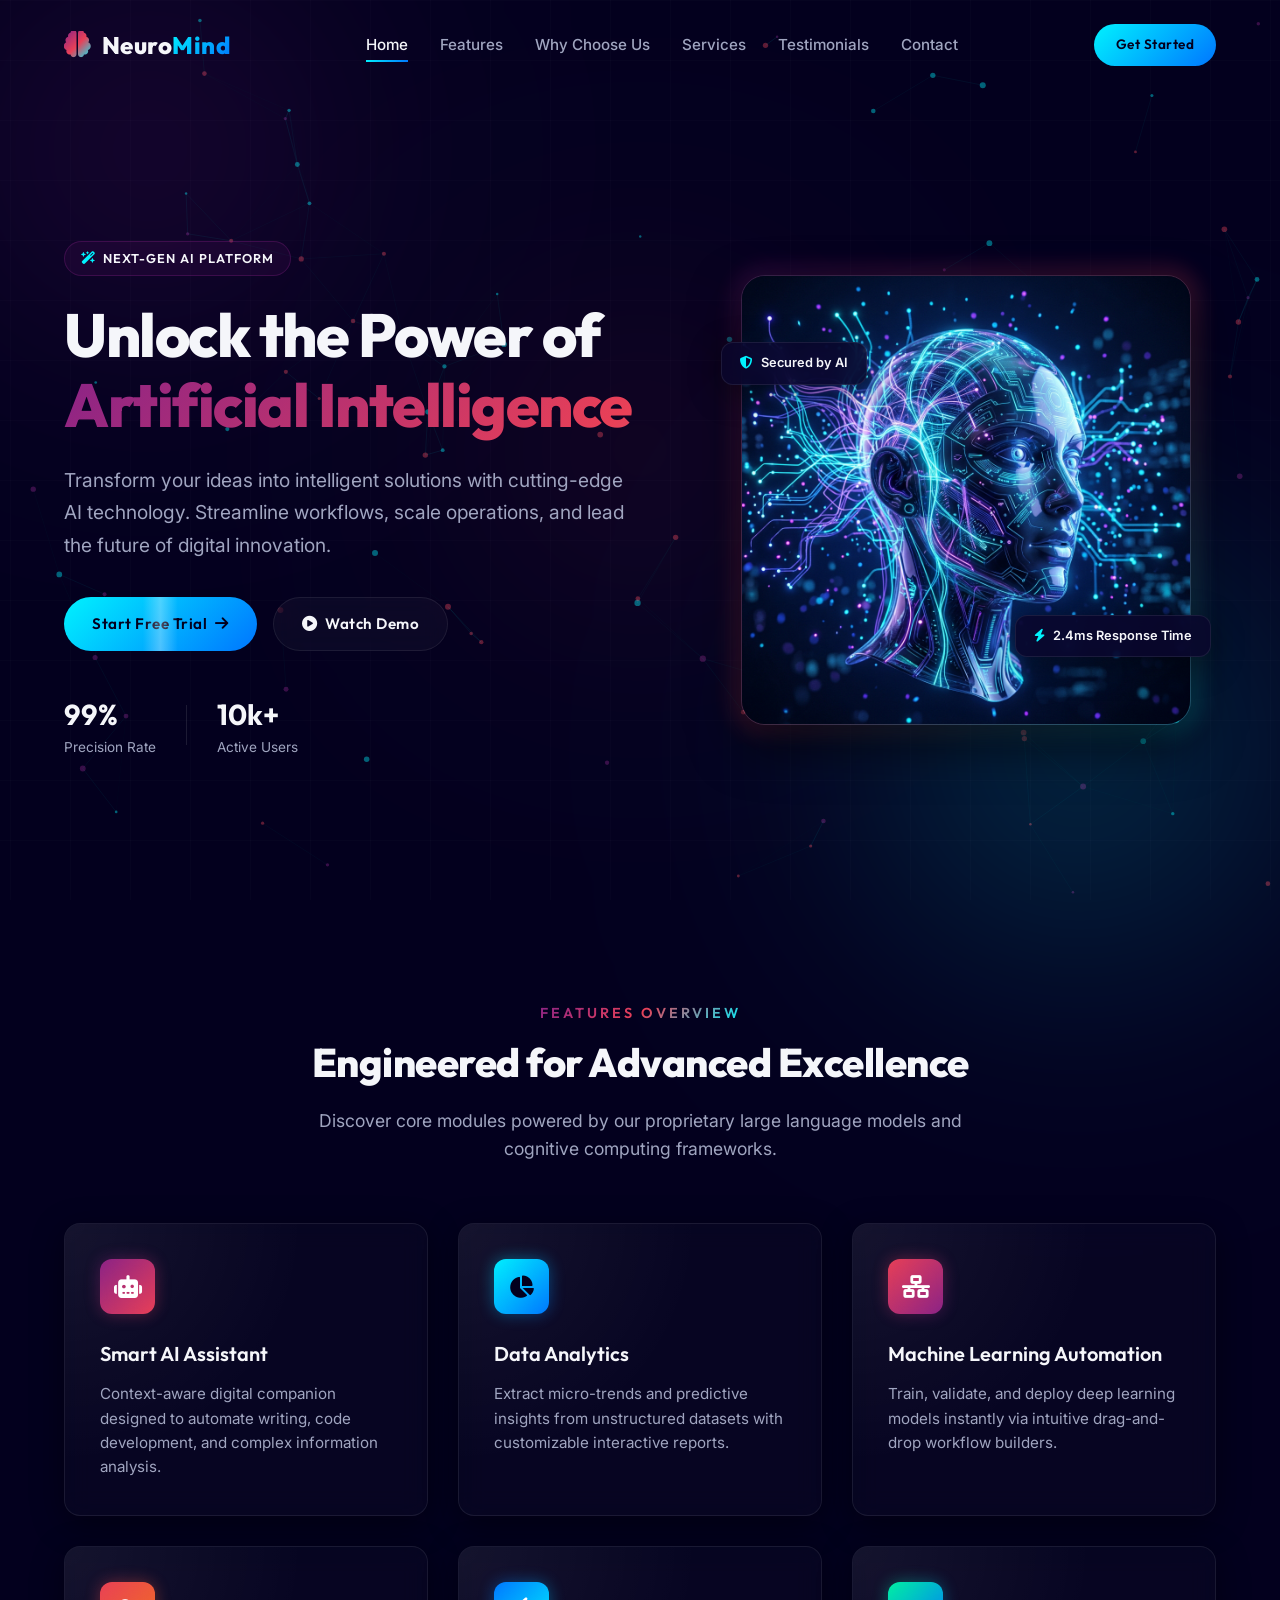
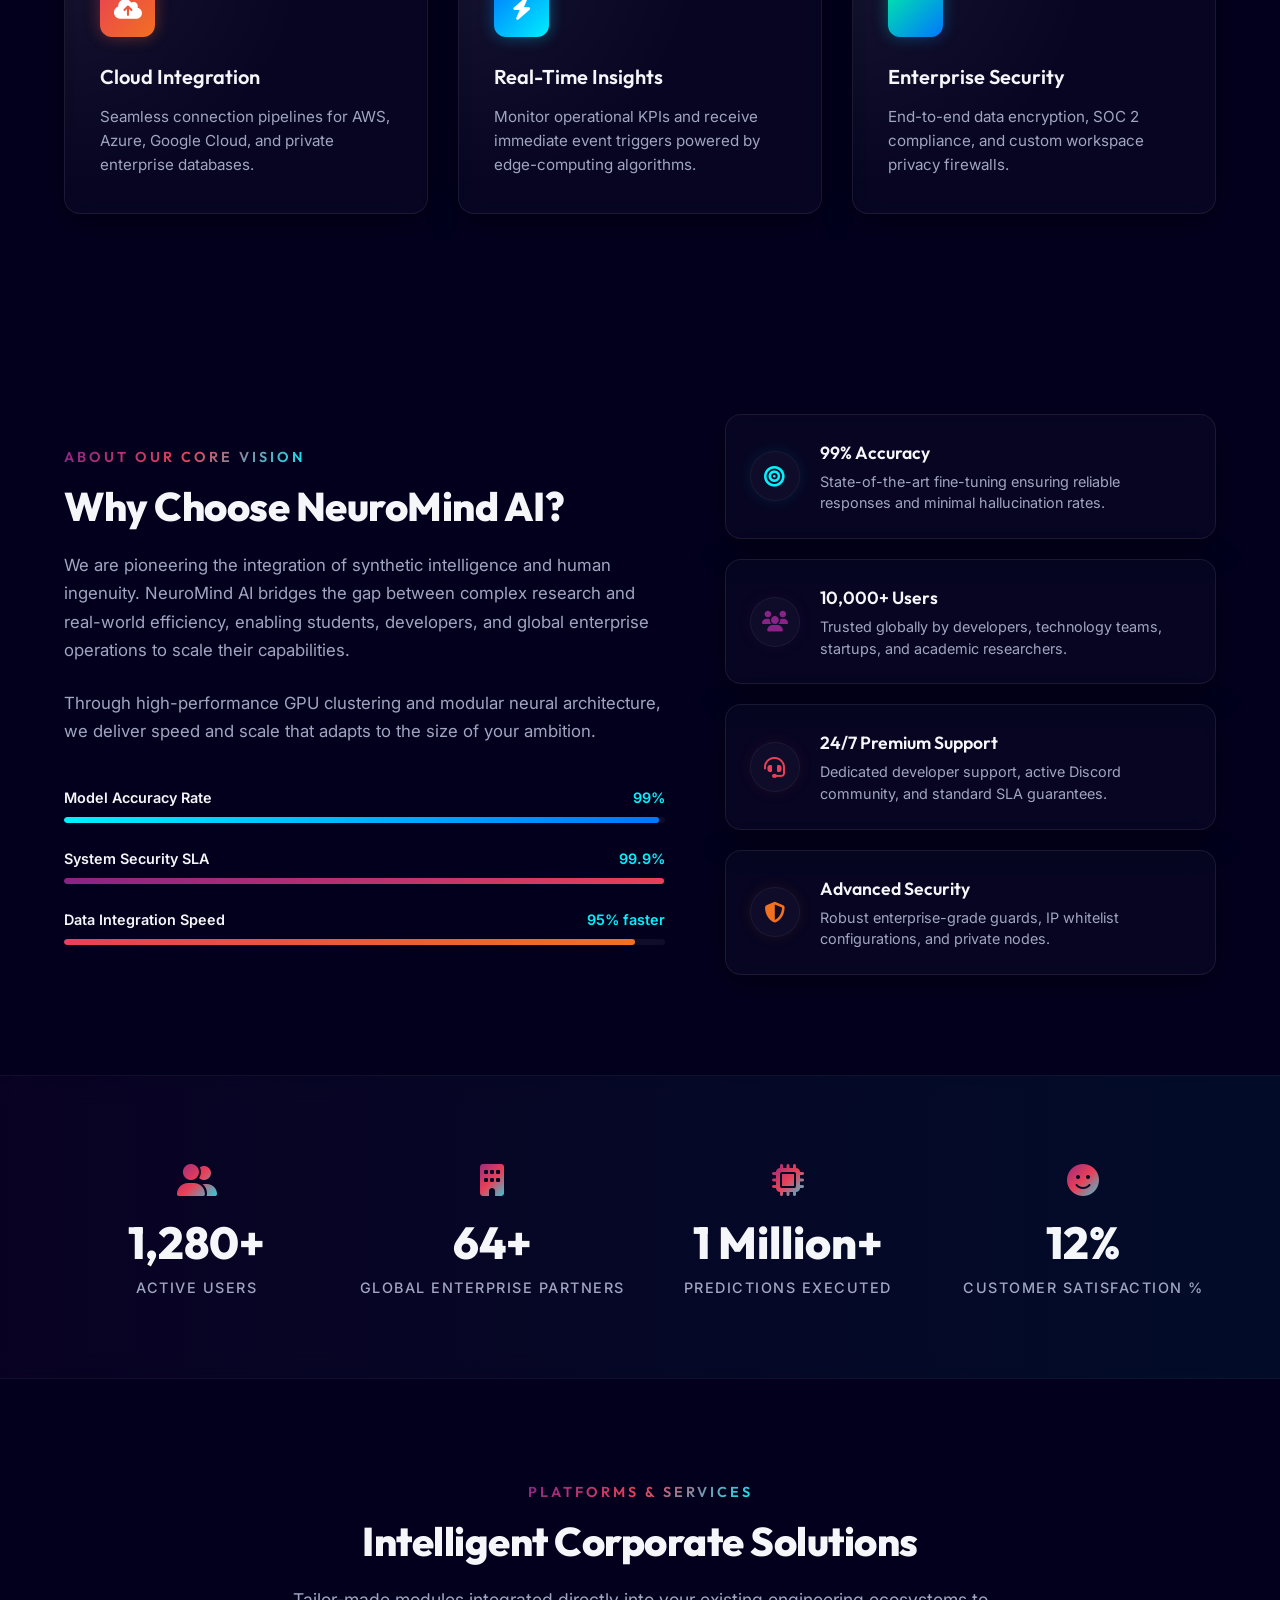
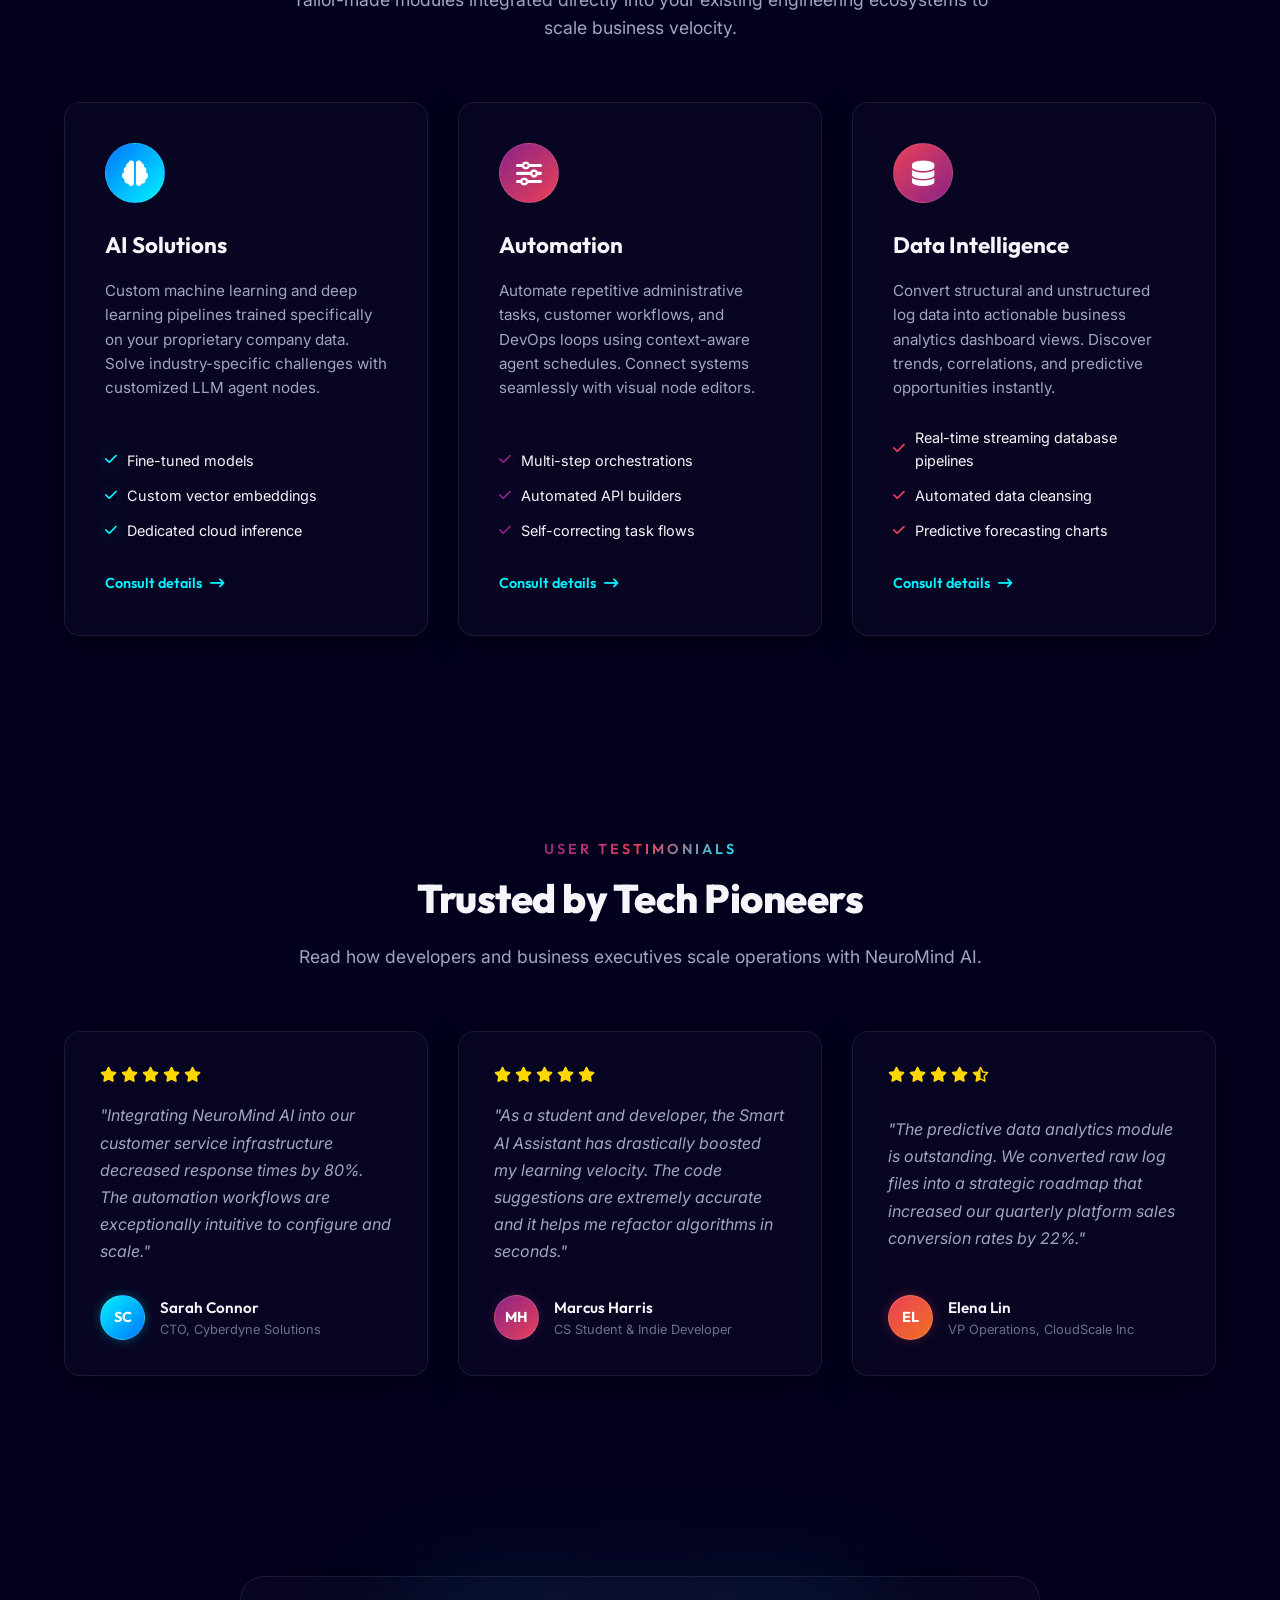
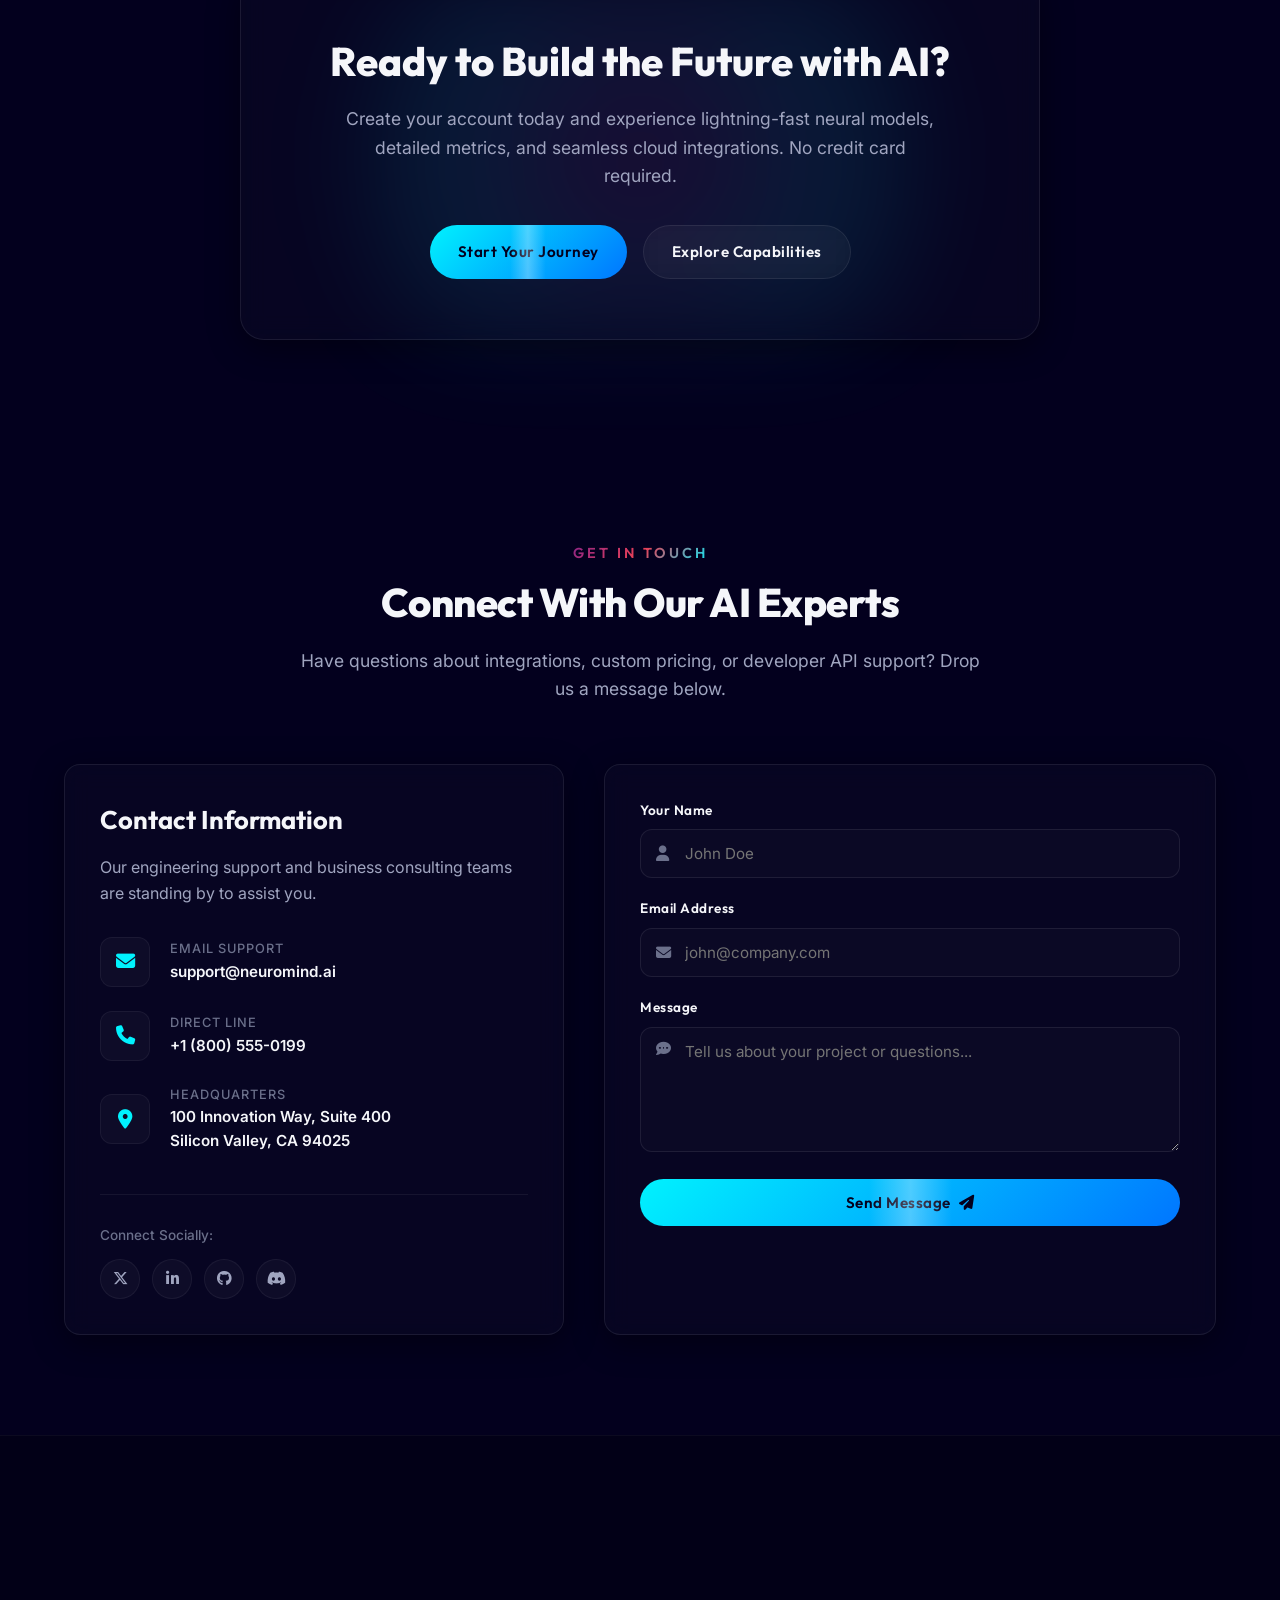
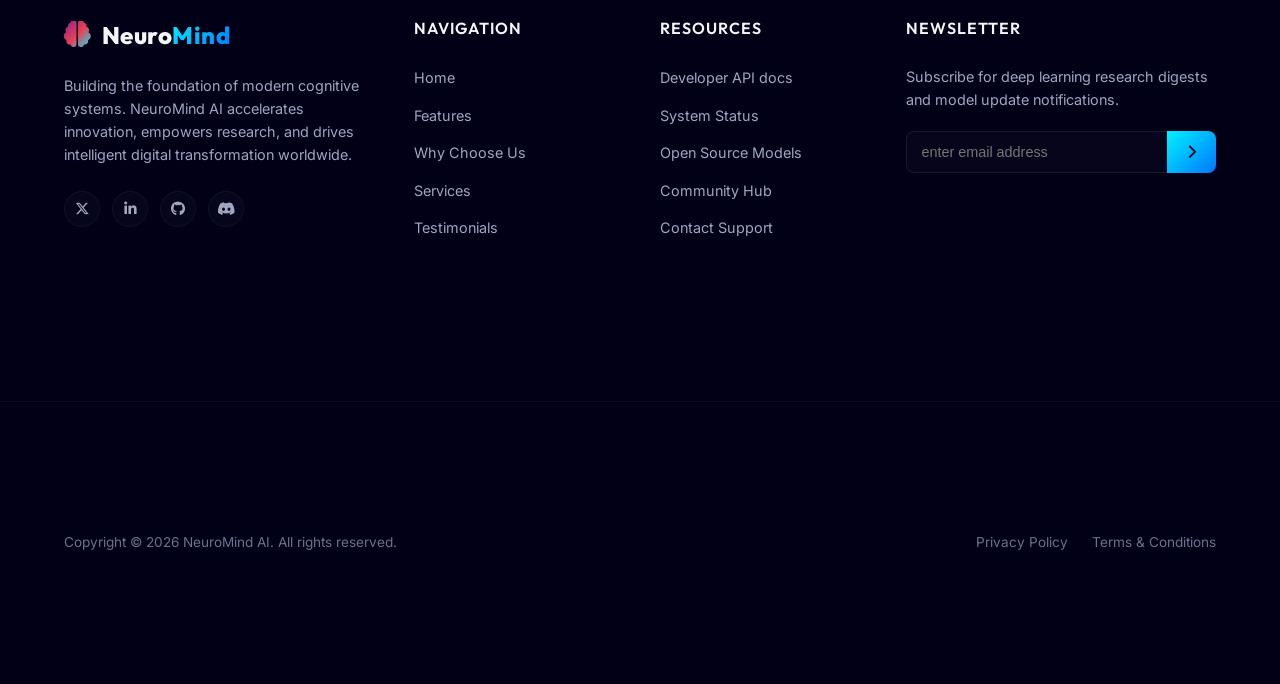
==== Codsoft internship/landing page/index.html @ 55b38833 "Add files via upload" ====
<!DOCTYPE html>
<html lang="en">
<head>
  <meta charset="UTF-8">
  <meta name="viewport" content="width=device-width, initial-scale=1.0">
  <title>NeuroMind AI – The Future of Intelligent Innovation</title>
  
  <!-- SEO Meta Tags -->
  <meta name="description" content="Unlock the power of artificial intelligence with NeuroMind AI. Empowering developers, students, and businesses with advanced neural networks, real-time analytics, and machine learning solutions.">
  <meta name="keywords" content="AI platform, artificial intelligence, machine learning, automation, data intelligence, neural networks, predictive analytics">
  <meta name="author" content="NeuroMind AI">
  
  <!-- Open Graph / Facebook -->
  <meta property="og:type" content="website">
  <meta property="og:title" content="NeuroMind AI – The Future of Intelligent Innovation">
  <meta property="og:description" content="Unlock the power of artificial intelligence with NeuroMind AI. Elevate productivity, learning, and decision-making.">
  <meta property="og:image" content="assets/hero.png">
  
  <!-- Google Fonts: Outfit & Inter -->
  <link rel="preconnect" href="https://fonts.googleapis.com">
  <link rel="preconnect" href="https://fonts.gstatic.com" crossorigin>
  <link href="https://fonts.googleapis.com/css2?family=Inter:wght@300;400;500;600&family=Outfit:wght@300;400;600;700;800&display=swap" rel="stylesheet">
  
  <!-- FontAwesome Icons -->
  <link rel="stylesheet" href="https://cdnjs.cloudflare.com/ajax/libs/font-awesome/6.4.0/css/all.min.css">
  
  <!-- Combined Stylesheet -->
  <style>
    /* 
     * NeuroMind AI – Embedded Premium Stylesheet
     * Theme: Dark Futuristic, Glassmorphism, Responsive CSS Grid
     */

    /* ==========================================================================
       1. Theme Variables & Base Resets
       ========================================================================== */
    :root {
      /* Colors */
      --bg-primary: #03001e;
      --bg-secondary: #0a062c;
      --bg-surface: rgba(10, 6, 44, 0.6);
      
      --accent-cyan: #00f2fe;
      --accent-purple: #8a2387;
      --accent-pink: #e94057;
      --accent-orange: #f27121;
      --accent-blue: #0076ff;
      --accent-green: #00f2a1;

      --gradient-main: linear-gradient(135deg, var(--accent-purple) 0%, var(--accent-pink) 50%, var(--accent-cyan) 100%);
      --gradient-cyan-blue: linear-gradient(135deg, var(--accent-cyan) 0%, var(--accent-blue) 100%);
      --gradient-purple-pink: linear-gradient(135deg, var(--accent-purple) 0%, var(--accent-pink) 100%);
      --gradient-pink-orange: linear-gradient(135deg, var(--accent-pink) 0%, var(--accent-orange) 100%);

      --text-primary: #f5f6fa;
      --text-secondary: #a0a5c0;
      --text-muted: #6b708b;

      /* Glassmorphism Settings */
      --glass-bg: rgba(255, 255, 255, 0.02);
      --glass-border: rgba(255, 255, 255, 0.08);
      --glass-border-hover: rgba(255, 255, 255, 0.2);
      --glass-shadow: 0 8px 32px 0 rgba(0, 0, 0, 0.4);
      --backdrop-blur: blur(12px);

      /* Fonts */
      --font-family-headings: 'Outfit', sans-serif;
      --font-family-body: 'Inter', sans-serif;

      /* Grid/Layout */
      --max-width: 1240px;
      --transition-fast: 0.25s cubic-bezier(0.4, 0, 0.2, 1);
      --transition-medium: 0.4s cubic-bezier(0.4, 0, 0.2, 1);
      --transition-slow: 0.8s cubic-bezier(0.16, 1, 0.3, 1);
    }

    * {
      margin: 0;
      padding: 0;
      box-sizing: border-box;
    }

    html {
      scroll-behavior: smooth;
      font-size: 16px;
      background-color: var(--bg-primary);
      overflow-x: hidden;
    }

    body {
      font-family: var(--font-family-body);
      color: var(--text-primary);
      line-height: 1.6;
      min-height: 100vh;
      position: relative;
      overflow-x: hidden;
    }

    /* Custom Scrollbar */
    ::-webkit-scrollbar {
      width: 10px;
    }
    ::-webkit-scrollbar-track {
      background: var(--bg-primary);
    }
    ::-webkit-scrollbar-thumb {
      background: rgba(138, 35, 135, 0.3);
      border-radius: 5px;
      border: 2px solid var(--bg-primary);
    }
    ::-webkit-scrollbar-thumb:hover {
      background: rgba(138, 35, 135, 0.6);
    }

    /* ==========================================================================
       2. Background Elements (Canvas & Orbs)
       ========================================================================== */
    #particle-canvas {
      position: fixed;
      top: 0;
      left: 0;
      width: 100%;
      height: 100%;
      z-index: -2;
      pointer-events: none;
    }

    .glow-orb {
      position: fixed;
      border-radius: 50%;
      filter: blur(120px);
      opacity: 0.25;
      z-index: -1;
      pointer-events: none;
      mix-blend-mode: screen;
    }

    .glow-orb-1 {
      width: 500px;
      height: 500px;
      background: radial-gradient(circle, var(--accent-purple) 0%, transparent 70%);
      top: -100px;
      left: -100px;
      animation: floatOrb 20s infinite alternate ease-in-out;
    }

    .glow-orb-2 {
      width: 600px;
      height: 600px;
      background: radial-gradient(circle, var(--accent-cyan) 0%, transparent 70%);
      bottom: -150px;
      right: -100px;
      animation: floatOrb 25s infinite alternate-reverse ease-in-out;
    }

    .glow-orb-3 {
      width: 400px;
      height: 400px;
      background: radial-gradient(circle, var(--accent-pink) 0%, transparent 70%);
      top: 50%;
      left: 50%;
      transform: translate(-50%, -50%);
      opacity: 0.15;
    }

    @keyframes floatOrb {
      0% { transform: translate(0, 0) scale(1); }
      100% { transform: translate(50px, 30px) scale(1.1); }
    }

    /* ==========================================================================
       3. Preloader Screen
       ========================================================================== */
    .preloader {
      position: fixed;
      top: 0;
      left: 0;
      width: 100%;
      height: 100%;
      background-color: var(--bg-primary);
      display: flex;
      justify-content: center;
      align-items: center;
      z-index: 9999;
      transition: opacity 0.6s ease, visibility 0.6s;
    }

    .preloader.fade-out {
      opacity: 0;
      visibility: hidden;
    }

    .loader-container {
      text-align: center;
    }

    .loader-logo {
      font-family: var(--font-family-headings);
      font-size: 2.5rem;
      font-weight: 800;
      color: var(--text-primary);
      margin-bottom: 20px;
      letter-spacing: 1px;
    }

    .loader-logo span {
      background: var(--gradient-cyan-blue);
      -webkit-background-clip: text;
      -webkit-text-fill-color: transparent;
    }

    .loader-spinner {
      width: 60px;
      height: 60px;
      margin: 0 auto 20px;
      border: 3px solid rgba(255, 255, 255, 0.03);
      border-top: 3px solid var(--accent-cyan);
      border-bottom: 3px solid var(--accent-purple);
      border-radius: 50%;
      animation: spin 1.5s linear infinite;
    }

    .loader-status {
      font-size: 0.85rem;
      color: var(--text-secondary);
      letter-spacing: 2px;
      text-transform: uppercase;
      animation: pulse 1.5s infinite;
    }

    @keyframes spin {
      0% { transform: rotate(0deg); }
      100% { transform: rotate(360deg); }
    }

    @keyframes pulse {
      0%, 100% { opacity: 0.6; }
      50% { opacity: 1; }
    }

    /* ==========================================================================
       4. Global Typography & Buttons
       ========================================================================== */
    h1, h2, h3, h4 {
      font-family: var(--font-family-headings);
      font-weight: 700;
      color: var(--text-primary);
    }

    p {
      color: var(--text-secondary);
    }

    a {
      text-decoration: none;
      color: inherit;
      transition: var(--transition-fast);
    }

    .section-container {
      width: 90%;
      max-width: var(--max-width);
      margin: 0 auto;
      padding: 100px 0;
    }

    .section-header {
      text-align: center;
      margin-bottom: 60px;
      max-width: 700px;
      margin-left: auto;
      margin-right: auto;
    }

    .section-subtitle {
      font-family: var(--font-family-headings);
      font-size: 0.9rem;
      font-weight: 600;
      text-transform: uppercase;
      letter-spacing: 3px;
      background: var(--gradient-main);
      -webkit-background-clip: text;
      -webkit-text-fill-color: transparent;
      display: inline-block;
      margin-bottom: 12px;
    }

    .section-title {
      font-size: 2.5rem;
      font-weight: 800;
      line-height: 1.25;
      margin-bottom: 20px;
      letter-spacing: -0.5px;
    }

    .section-description {
      font-size: 1.1rem;
      color: var(--text-secondary);
    }

    .gradient-text {
      background: var(--gradient-main);
      -webkit-background-clip: text;
      -webkit-text-fill-color: transparent;
      background-size: 200% auto;
      animation: gradientFlow 6s linear infinite;
    }

    @keyframes gradientFlow {
      0% { background-position: 0% 50%; }
      50% { background-position: 100% 50%; }
      100% { background-position: 0% 50%; }
    }

    /* Buttons */
    .btn {
      display: inline-flex;
      align-items: center;
      justify-content: center;
      padding: 14px 28px;
      border-radius: 30px;
      font-family: var(--font-family-headings);
      font-weight: 600;
      font-size: 0.95rem;
      cursor: pointer;
      transition: all 0.3s cubic-bezier(0.4, 0, 0.2, 1);
      letter-spacing: 0.5px;
      gap: 8px;
      border: 1px solid transparent;
    }

    .btn-primary {
      background: var(--gradient-cyan-blue);
      color: #03001e;
      border: none;
    }

    .btn-primary:hover {
      transform: translateY(-3px);
      box-shadow: 0 10px 20px rgba(0, 242, 254, 0.3);
    }

    .btn-glow {
      position: relative;
      overflow: hidden;
    }

    .btn-glow::after {
      content: '';
      position: absolute;
      top: -50%;
      left: -50%;
      width: 200%;
      height: 200%;
      background: linear-gradient(
        45deg,
        transparent 45%,
        rgba(255, 255, 255, 0.3) 50%,
        transparent 55%
      );
      transform: rotate(45deg);
      transition: transform 0.6s ease-in-out;
      pointer-events: none;
    }

    .btn-glow:hover::after {
      transform: translate(50%, 50%) rotate(45deg);
    }

    .btn-secondary {
      background: rgba(255, 255, 255, 0.03);
      color: var(--text-primary);
      border: 1px solid var(--glass-border);
      backdrop-filter: var(--backdrop-blur);
      -webkit-backdrop-filter: var(--backdrop-blur);
    }

    .btn-secondary:hover {
      background: rgba(255, 255, 255, 0.08);
      border-color: var(--glass-border-hover);
      transform: translateY(-3px);
    }

    .btn-block {
      display: flex;
      width: 100%;
    }

    /* Glassmorphism Cards */
    .glass-card {
      background: var(--glass-bg);
      backdrop-filter: var(--backdrop-blur);
      -webkit-backdrop-filter: var(--backdrop-blur);
      border: 1px solid var(--glass-border);
      border-radius: 16px;
      box-shadow: var(--glass-shadow);
      padding: 35px;
      position: relative;
      overflow: hidden;
      transition: border-color 0.3s ease, transform 0.3s cubic-bezier(0.4, 0, 0.2, 1), box-shadow 0.3s ease;
    }

    .glass-card:hover {
      border-color: var(--glass-border-hover);
      transform: translateY(-5px);
      box-shadow: 0 15px 35px rgba(0, 0, 0, 0.5);
    }

    .card-glow {
      position: absolute;
      top: 0;
      left: 0;
      width: 100%;
      height: 100%;
      background: radial-gradient(600px circle at var(--mouse-x, 0) var(--mouse-y, 0), rgba(255, 255, 255, 0.06), transparent 40%);
      z-index: 1;
      pointer-events: none;
    }

    /* ==========================================================================
       5. Header / Navigation
       ========================================================================== */
    .main-header {
      position: fixed;
      top: 0;
      left: 0;
      width: 100%;
      z-index: 1000;
      padding: 24px 0;
      transition: all 0.4s ease;
    }

    .main-header.scrolled {
      padding: 14px 0;
      background: rgba(3, 0, 30, 0.75);
      backdrop-filter: blur(20px);
      -webkit-backdrop-filter: blur(20px);
      border-bottom: 1px solid rgba(255, 255, 255, 0.05);
    }

    .header-container {
      width: 90%;
      max-width: var(--max-width);
      margin: 0 auto;
      display: flex;
      justify-content: space-between;
      align-items: center;
    }

    .logo {
      font-family: var(--font-family-headings);
      font-size: 1.5rem;
      font-weight: 800;
      display: flex;
      align-items: center;
      gap: 10px;
      letter-spacing: 0.5px;
    }

    .logo-icon {
      background: var(--gradient-main);
      -webkit-background-clip: text;
      -webkit-text-fill-color: transparent;
      font-size: 1.7rem;
    }

    .logo-accent {
      background: var(--gradient-cyan-blue);
      -webkit-background-clip: text;
      -webkit-text-fill-color: transparent;
    }

    .nav-menu {
      display: flex;
      list-style: none;
      gap: 32px;
    }

    .nav-link {
      font-size: 0.95rem;
      font-weight: 500;
      color: var(--text-secondary);
      position: relative;
      padding: 8px 0;
    }

    .nav-link::after {
      content: '';
      position: absolute;
      bottom: 0;
      left: 0;
      width: 0;
      height: 2px;
      background: var(--gradient-cyan-blue);
      transition: width 0.3s ease;
    }

    .nav-link:hover, .nav-link.active {
      color: var(--text-primary);
    }

    .nav-link:hover::after, .nav-link.active::after {
      width: 100%;
    }

    .header-actions {
      display: flex;
      align-items: center;
      gap: 16px;
    }

    .nav-cta {
      padding: 10px 22px;
      font-size: 0.85rem;
    }

    .nav-cta-mobile {
      display: none;
    }

    .hamburger-menu {
      display: none;
      background: none;
      border: none;
      cursor: pointer;
      padding: 5px;
    }

    .hamburger-menu .bar {
      display: block;
      width: 25px;
      height: 2px;
      background-color: var(--text-primary);
      margin: 6px 0;
      transition: all 0.3s ease;
    }

    .hamburger-menu.active .bar:nth-child(1) {
      transform: translateY(8px) rotate(45deg);
    }

    .hamburger-menu.active .bar:nth-child(2) {
      opacity: 0;
    }

    .hamburger-menu.active .bar:nth-child(3) {
      transform: translateY(-8px) rotate(-45deg);
    }

    /* ==========================================================================
       6. Hero Section
       ========================================================================== */
    .hero-section {
      min-height: 100vh;
      display: flex;
      align-items: center;
      padding-top: 100px;
      position: relative;
    }

    .hero-section::before {
      content: '';
      position: absolute;
      top: 0;
      left: 0;
      width: 100%;
      height: 100%;
      background-image: linear-gradient(rgba(255, 255, 255, 0.015) 1px, transparent 1px),
                        linear-gradient(90deg, rgba(255, 255, 255, 0.015) 1px, transparent 1px);
      background-size: 60px 60px;
      background-position: center;
      pointer-events: none;
      z-index: -1;
    }

    .hero-container {
      display: grid;
      grid-template-columns: 1.1fr 0.9fr;
      align-items: center;
      gap: 40px;
    }

    .hero-badge {
      display: inline-flex;
      align-items: center;
      gap: 8px;
      background: rgba(138, 35, 135, 0.1);
      border: 1px solid rgba(138, 35, 135, 0.3);
      padding: 6px 16px;
      border-radius: 20px;
      margin-bottom: 24px;
    }

    .badge-icon {
      color: var(--accent-cyan);
      font-size: 0.8rem;
      animation: float 2s infinite ease-in-out;
    }

    .badge-text {
      font-family: var(--font-family-headings);
      font-size: 0.8rem;
      font-weight: 600;
      color: var(--text-primary);
      letter-spacing: 1px;
      text-transform: uppercase;
    }

    .hero-title {
      font-size: 3.8rem;
      line-height: 1.15;
      font-weight: 800;
      margin-bottom: 24px;
      letter-spacing: -1.5px;
    }

    .hero-subtitle {
      font-size: 1.2rem;
      line-height: 1.7;
      color: var(--text-secondary);
      margin-bottom: 35px;
      max-width: 580px;
    }

    .hero-cta-group {
      display: flex;
      gap: 16px;
      margin-bottom: 40px;
    }

    .hero-metrics {
      display: flex;
      align-items: center;
      gap: 30px;
    }

    .hero-metric-item {
      display: flex;
      flex-direction: column;
    }

    .hero-metric-item .metric-num {
      font-family: var(--font-family-headings);
      font-size: 1.8rem;
      font-weight: 700;
      color: var(--text-primary);
    }

    .hero-metric-item .metric-label {
      font-size: 0.85rem;
      color: var(--text-secondary);
    }

    .hero-metric-divider {
      width: 1px;
      height: 40px;
      background: rgba(255, 255, 255, 0.1);
    }

    .hero-visual {
      position: relative;
      display: flex;
      justify-content: center;
      align-items: center;
    }

    .hero-image-wrapper {
      position: relative;
      width: 100%;
      max-width: 450px;
      border-radius: 24px;
      z-index: 2;
      animation: float 6s infinite ease-in-out;
    }

    @keyframes float {
      0%, 100% { transform: translateY(0); }
      50% { transform: translateY(-15px); }
    }

    .hero-image-border {
      position: absolute;
      top: -10px;
      left: -10px;
      right: -10px;
      bottom: -10px;
      border-radius: 34px;
      background: var(--gradient-main);
      z-index: -1;
      opacity: 0.2;
      filter: blur(10px);
    }

    .hero-image {
      width: 100%;
      height: auto;
      border-radius: 24px;
      display: block;
      border: 1px solid rgba(255, 255, 255, 0.1);
      box-shadow: 0 20px 50px rgba(0, 0, 0, 0.6);
    }

    .floating-badge {
      position: absolute;
      background: rgba(10, 6, 44, 0.85);
      backdrop-filter: blur(8px);
      -webkit-backdrop-filter: blur(8px);
      border: 1px solid var(--glass-border);
      padding: 10px 18px;
      border-radius: 12px;
      font-size: 0.8rem;
      font-weight: 600;
      display: flex;
      align-items: center;
      gap: 8px;
      box-shadow: var(--glass-shadow);
      color: var(--text-primary);
    }

    .floating-badge i {
      color: var(--accent-cyan);
    }

    .fb-1 {
      top: 15%;
      left: -20px;
      animation: float 5s infinite ease-in-out alternate;
    }

    .fb-2 {
      bottom: 15%;
      right: -20px;
      animation: float 5s infinite ease-in-out alternate-reverse;
    }

    /* ==========================================================================
       7. Features Grid Section
       ========================================================================== */
    .features-grid {
      display: grid;
      grid-template-columns: repeat(3, 1fr);
      gap: 30px;
    }

    .feature-card {
      display: flex;
      flex-direction: column;
      align-items: flex-start;
      z-index: 5;
    }

    .card-icon-container {
      width: 55px;
      height: 55px;
      border-radius: 12px;
      display: flex;
      align-items: center;
      justify-content: center;
      font-size: 1.4rem;
      margin-bottom: 24px;
      color: #03001e;
      position: relative;
      z-index: 2;
    }

    .card-icon-container::after {
      content: '';
      position: absolute;
      top: 0;
      left: 0;
      width: 100%;
      height: 100%;
      border-radius: 12px;
      background: inherit;
      filter: blur(8px);
      opacity: 0.4;
      z-index: -1;
    }

    .bg-gradient-purple { background: var(--gradient-purple-pink); color: #fff; }
    .bg-gradient-cyan { background: var(--gradient-cyan-blue); color: #03001e; }
    .bg-gradient-pink { background: linear-gradient(135deg, var(--accent-pink) 0%, var(--accent-purple) 100%); color: #fff; }
    .bg-gradient-orange { background: var(--gradient-pink-orange); color: #fff; }
    .bg-gradient-blue { background: linear-gradient(135deg, var(--accent-blue) 0%, var(--accent-cyan) 100%); color: #fff; }
    .bg-gradient-green { background: linear-gradient(135deg, var(--accent-green) 0%, var(--accent-blue) 100%); color: #03001e; }

    .feature-card .card-title {
      font-size: 1.25rem;
      margin-bottom: 12px;
      font-weight: 600;
      z-index: 2;
    }

    .feature-card .card-description {
      font-size: 0.95rem;
      line-height: 1.6;
      color: var(--text-secondary);
      z-index: 2;
    }

    .feature-card:hover .card-icon-container {
      transform: scale(1.1) rotate(5deg);
      transition: transform 0.3s cubic-bezier(0.175, 0.885, 0.32, 1.275);
    }

    /* ==========================================================================
       8. About & Perks Section
       ========================================================================== */
    .about-grid {
      display: grid;
      grid-template-columns: 1.1fr 0.9fr;
      align-items: center;
      gap: 60px;
    }

    .about-paragraph {
      font-size: 1.05rem;
      line-height: 1.7;
      color: var(--text-secondary);
      margin-bottom: 24px;
    }

    .about-progress-group {
      margin-top: 40px;
      display: flex;
      flex-direction: column;
      gap: 24px;
    }

    .progress-item {
      display: flex;
      flex-direction: column;
      gap: 8px;
    }

    .progress-info {
      display: flex;
      justify-content: space-between;
      font-size: 0.9rem;
      font-weight: 600;
    }

    .progress-label {
      color: var(--text-primary);
    }

    .progress-val {
      color: var(--accent-cyan);
    }

    .progress-bar-bg {
      width: 100%;
      height: 6px;
      background: rgba(255, 255, 255, 0.05);
      border-radius: 10px;
      overflow: hidden;
    }

    .progress-bar-fill {
      height: 100%;
      border-radius: 10px;
      width: 0;
      transition: width 1.5s cubic-bezier(0.1, 1, 0.1, 1);
    }

    .progress-fill-cyan { background: var(--gradient-cyan-blue); }
    .progress-fill-purple { background: var(--gradient-purple-pink); }
    .progress-fill-pink { background: var(--gradient-pink-orange); }

    .about-perks-container {
      display: flex;
      flex-direction: column;
      gap: 20px;
    }

    .perk-card {
      display: flex;
      gap: 20px;
      padding: 24px;
      align-items: center;
      border-radius: 16px;
    }

    .perk-icon-wrapper {
      width: 50px;
      height: 50px;
      border-radius: 50%;
      background: rgba(255, 255, 255, 0.03);
      display: flex;
      align-items: center;
      justify-content: center;
      font-size: 1.3rem;
      flex-shrink: 0;
      border: 1px solid rgba(255, 255, 255, 0.05);
    }

    .text-cyan { color: var(--accent-cyan); box-shadow: 0 0 15px rgba(0, 242, 254, 0.1); }
    .text-purple { color: var(--accent-purple); box-shadow: 0 0 15px rgba(138, 35, 135, 0.1); }
    .text-pink { color: var(--accent-pink); box-shadow: 0 0 15px rgba(233, 64, 87, 0.1); }
    .text-orange { color: var(--accent-orange); box-shadow: 0 0 15px rgba(242, 113, 33, 0.1); }

    .perk-details h4 {
      font-size: 1.1rem;
      font-weight: 600;
      margin-bottom: 4px;
    }

    .perk-details p {
      font-size: 0.9rem;
      line-height: 1.5;
      color: var(--text-secondary);
    }

    /* ==========================================================================
       9. Statistics Section (Counters)
       ========================================================================== */
    .stats-section {
      position: relative;
      padding: 40px 0;
      z-index: 5;
    }

    .stats-bg-gradient {
      position: absolute;
      top: 0;
      left: 0;
      width: 100%;
      height: 100%;
      background: linear-gradient(90deg, rgba(138, 35, 135, 0.05) 0%, rgba(0, 242, 254, 0.05) 100%);
      border-top: 1px solid rgba(255, 255, 255, 0.04);
      border-bottom: 1px solid rgba(255, 255, 255, 0.04);
      backdrop-filter: var(--backdrop-blur);
      -webkit-backdrop-filter: var(--backdrop-blur);
      z-index: -1;
    }

    .stats-grid {
      display: grid;
      grid-template-columns: repeat(4, 1fr);
      gap: 30px;
      text-align: center;
      padding: 40px 0;
    }

    .stat-item {
      display: flex;
      flex-direction: column;
      align-items: center;
      gap: 10px;
    }

    .stat-icon {
      font-size: 2rem;
      background: var(--gradient-main);
      -webkit-background-clip: text;
      -webkit-text-fill-color: transparent;
      margin-bottom: 5px;
    }

    .stat-number {
      font-family: var(--font-family-headings);
      font-size: 2.8rem;
      font-weight: 800;
      color: var(--text-primary);
      line-height: 1;
    }

    .stat-label {
      font-size: 0.9rem;
      font-weight: 500;
      color: var(--text-secondary);
      text-transform: uppercase;
      letter-spacing: 1.5px;
    }

    /* ==========================================================================
       10. Services Section
       ========================================================================== */
    .services-grid {
      display: grid;
      grid-template-columns: repeat(3, 1fr);
      gap: 30px;
    }

    .service-card {
      display: flex;
      flex-direction: column;
      padding: 40px;
    }

    .service-icon-bg {
      width: 60px;
      height: 60px;
      border-radius: 50%;
      display: flex;
      align-items: center;
      justify-content: center;
      font-size: 1.6rem;
      margin-bottom: 25px;
      color: #fff;
      border: 1px solid rgba(255, 255, 255, 0.1);
    }

    .service-card h3 {
      font-size: 1.4rem;
      font-weight: 700;
      margin-bottom: 15px;
    }

    .service-card p {
      font-size: 0.95rem;
      line-height: 1.6;
      color: var(--text-secondary);
      margin-bottom: 25px;
    }

    .service-features {
      list-style: none;
      display: flex;
      flex-direction: column;
      gap: 12px;
      margin-bottom: 30px;
      margin-top: auto;
    }

    .service-features li {
      display: flex;
      align-items: center;
      gap: 10px;
      font-size: 0.9rem;
      color: var(--text-primary);
    }

    .service-features li i {
      font-size: 0.85rem;
    }

    .service-link {
      font-family: var(--font-family-headings);
      font-size: 0.9rem;
      font-weight: 600;
      display: inline-flex;
      align-items: center;
      gap: 8px;
      color: var(--accent-cyan);
    }

    .service-link i {
      transition: transform 0.3s ease;
    }

    .service-link:hover {
      color: var(--text-primary);
    }

    .service-link:hover i {
      transform: translateX(5px);
    }

    /* ==========================================================================
       11. Testimonials Section
       ========================================================================== */
    .testimonials-grid {
      display: grid;
      grid-template-columns: repeat(3, 1fr);
      gap: 30px;
    }

    .testimonial-card {
      display: flex;
      flex-direction: column;
      justify-content: space-between;
    }

    .rating {
      color: #ffd700;
      margin-bottom: 20px;
      display: flex;
      gap: 4px;
    }

    .rating i {
      font-size: 0.95rem;
    }

    .testimonial-text {
      font-size: 1rem;
      line-height: 1.7;
      font-style: italic;
      color: var(--text-secondary);
      margin-bottom: 30px;
    }

    .testimonial-user {
      display: flex;
      align-items: center;
      gap: 15px;
    }

    .user-avatar {
      width: 45px;
      height: 45px;
      border-radius: 50%;
      display: flex;
      align-items: center;
      justify-content: center;
      font-weight: 700;
      font-family: var(--font-family-headings);
      font-size: 0.9rem;
      color: #fff;
      border: 1px solid rgba(255, 255, 255, 0.15);
    }

    .bg-glow-blue {
      background: var(--gradient-cyan-blue);
      box-shadow: 0 0 12px rgba(0, 242, 254, 0.3);
    }

    .bg-glow-purple {
      background: var(--gradient-purple-pink);
      box-shadow: 0 0 12px rgba(138, 35, 135, 0.3);
    }

    .bg-glow-pink {
      background: var(--gradient-pink-orange);
      box-shadow: 0 0 12px rgba(233, 64, 87, 0.3);
    }

    .user-info {
      display: flex;
      flex-direction: column;
    }

    .user-name {
      font-family: var(--font-family-headings);
      font-size: 0.95rem;
      font-weight: 600;
      color: var(--text-primary);
    }

    .user-role {
      font-size: 0.8rem;
      color: var(--text-muted);
    }

    /* ==========================================================================
       12. Call To Action Section
       ========================================================================== */
    .cta-section {
      position: relative;
      padding: 100px 0;
      overflow: hidden;
    }

    .cta-glow-bg {
      position: absolute;
      top: 50%;
      left: 50%;
      transform: translate(-50%, -50%);
      width: 800px;
      height: 350px;
      background: radial-gradient(circle, rgba(138, 35, 135, 0.15) 0%, rgba(0, 242, 254, 0.1) 50%, transparent 70%);
      z-index: -1;
      filter: blur(50px);
    }

    .cta-container {
      max-width: 800px;
      margin: 0 auto;
      text-align: center;
      background: rgba(255, 255, 255, 0.02);
      backdrop-filter: var(--backdrop-blur);
      -webkit-backdrop-filter: var(--backdrop-blur);
      border: 1px solid var(--glass-border);
      border-radius: 24px;
      padding: 60px 40px;
      box-shadow: var(--glass-shadow);
    }

    .cta-title {
      font-size: 2.5rem;
      font-weight: 800;
      margin-bottom: 20px;
      line-height: 1.2;
    }

    .cta-description {
      font-size: 1.1rem;
      color: var(--text-secondary);
      margin-bottom: 35px;
      max-width: 600px;
      margin-left: auto;
      margin-right: auto;
    }

    .cta-buttons {
      display: flex;
      justify-content: center;
      gap: 16px;
    }

    /* ==========================================================================
       13. Contact Form Section
       ========================================================================== */
    .contact-grid {
      display: grid;
      grid-template-columns: 0.9fr 1.1fr;
      gap: 40px;
      align-items: stretch;
    }

    .contact-info-panel {
      display: flex;
      flex-direction: column;
      justify-content: space-between;
    }

    .contact-info-panel h3 {
      font-size: 1.6rem;
      margin-bottom: 15px;
    }

    .contact-info-panel p {
      color: var(--text-secondary);
      margin-bottom: 30px;
    }

    .info-list {
      display: flex;
      flex-direction: column;
      gap: 24px;
    }

    .info-item {
      display: flex;
      gap: 20px;
      align-items: center;
    }

    .info-icon {
      width: 50px;
      height: 50px;
      border-radius: 12px;
      background: rgba(255, 255, 255, 0.03);
      display: flex;
      align-items: center;
      justify-content: center;
      font-size: 1.2rem;
      border: 1px solid rgba(255, 255, 255, 0.05);
      color: var(--accent-cyan);
    }

    .info-text {
      display: flex;
      flex-direction: column;
    }

    .info-label {
      font-size: 0.8rem;
      font-weight: 500;
      color: var(--text-muted);
      text-transform: uppercase;
      letter-spacing: 1px;
    }

    .info-val {
      font-size: 0.95rem;
      font-weight: 600;
      color: var(--text-primary);
    }

    a.info-val:hover {
      color: var(--accent-cyan);
    }

    .contact-socials {
      margin-top: 40px;
      border-top: 1px solid rgba(255, 255, 255, 0.06);
      padding-top: 30px;
    }

    .socials-label {
      display: block;
      font-size: 0.85rem;
      color: var(--text-muted);
      margin-bottom: 12px;
      font-weight: 500;
    }

    .social-icons {
      display: flex;
      gap: 12px;
    }

    .social-btn {
      width: 40px;
      height: 40px;
      border-radius: 50%;
      background: rgba(255, 255, 255, 0.03);
      display: flex;
      align-items: center;
      justify-content: center;
      border: 1px solid rgba(255, 255, 255, 0.05);
      color: var(--text-secondary);
      font-size: 0.95rem;
      transition: all 0.3s ease;
    }

    .social-btn:hover {
      background: var(--gradient-cyan-blue);
      color: #03001e;
      transform: translateY(-3px);
      border-color: transparent;
      box-shadow: 0 5px 15px rgba(0, 242, 254, 0.3);
    }

    .contact-form-panel form {
      display: flex;
      flex-direction: column;
      gap: 20px;
    }

    .form-row {
      width: 100%;
    }

    .form-group {
      display: flex;
      flex-direction: column;
      gap: 8px;
    }

    .form-group label {
      font-family: var(--font-family-headings);
      font-size: 0.85rem;
      font-weight: 600;
      color: var(--text-primary);
      letter-spacing: 0.5px;
    }

    .input-wrapper {
      position: relative;
      width: 100%;
    }

    .input-icon {
      position: absolute;
      left: 16px;
      top: 50%;
      transform: translateY(-50%);
      color: var(--text-muted);
      font-size: 0.95rem;
    }

    .textarea-icon {
      top: 22px;
    }

    .contact-form-panel input, 
    .contact-form-panel textarea {
      width: 100%;
      background: rgba(255, 255, 255, 0.02);
      border: 1px solid var(--glass-border);
      border-radius: 12px;
      padding: 14px 16px 14px 44px;
      color: var(--text-primary);
      font-family: var(--font-family-body);
      font-size: 0.95rem;
      outline: none;
      transition: all 0.3s ease;
    }

    .contact-form-panel textarea {
      resize: vertical;
    }

    .contact-form-panel input:focus, 
    .contact-form-panel textarea:focus {
      border-color: var(--accent-cyan);
      background: rgba(255, 255, 255, 0.05);
      box-shadow: 0 0 15px rgba(0, 242, 254, 0.15);
    }

    .form-group.invalid input,
    .form-group.invalid textarea {
      border-color: var(--accent-pink);
    }

    .error-msg {
      font-size: 0.8rem;
      color: var(--accent-pink);
      margin-top: 2px;
      display: none;
    }

    .form-group.invalid .error-msg {
      display: block;
    }

    /* ==========================================================================
       14. Footer Section
       ========================================================================== */
    .footer-section {
      background: #020017;
      border-top: 1px solid rgba(255, 255, 255, 0.04);
      padding: 80px 0 0 0;
      position: relative;
      z-index: 5;
    }

    .footer-grid {
      display: grid;
      grid-template-columns: 1.5fr 1fr 1fr 1.5fr;
      gap: 40px;
      margin-bottom: 60px;
    }

    .footer-logo {
      margin-bottom: 20px;
    }

    .footer-desc {
      font-size: 0.9rem;
      line-height: 1.6;
      color: var(--text-secondary);
      margin-bottom: 25px;
      max-width: 320px;
    }

    .footer-social-icons {
      display: flex;
      gap: 12px;
    }

    .footer-social-icons a {
      width: 36px;
      height: 36px;
      border-radius: 50%;
      background: rgba(255, 255, 255, 0.02);
      display: flex;
      align-items: center;
      justify-content: center;
      border: 1px solid rgba(255, 255, 255, 0.04);
      color: var(--text-secondary);
      font-size: 0.9rem;
      transition: all 0.3s ease;
    }

    .footer-social-icons a:hover {
      background: var(--gradient-purple-pink);
      color: #fff;
      transform: translateY(-3px);
      border-color: transparent;
      box-shadow: 0 5px 12px rgba(138, 35, 135, 0.3);
    }

    .footer-links h4,
    .footer-newsletter h4 {
      font-size: 1rem;
      font-weight: 600;
      text-transform: uppercase;
      letter-spacing: 1px;
      margin-bottom: 24px;
    }

    .footer-links ul {
      list-style: none;
      display: flex;
      flex-direction: column;
      gap: 12px;
    }

    .footer-links ul a {
      font-size: 0.9rem;
      color: var(--text-secondary);
    }

    .footer-links ul a:hover {
      color: var(--accent-cyan);
      padding-left: 5px;
    }

    .footer-newsletter p {
      font-size: 0.9rem;
      color: var(--text-secondary);
      margin-bottom: 20px;
    }

    .newsletter-form {
      display: flex;
      width: 100%;
    }

    .newsletter-form input {
      flex-grow: 1;
      background: rgba(255, 255, 255, 0.02);
      border: 1px solid var(--glass-border);
      border-right: none;
      border-radius: 8px 0 0 8px;
      padding: 12px 14px;
      color: #fff;
      font-size: 0.9rem;
      outline: none;
      transition: all 0.3s ease;
    }

    .newsletter-form input:focus {
      border-color: var(--accent-cyan);
      background: rgba(255, 255, 255, 0.04);
    }

    .newsletter-form button {
      background: var(--gradient-cyan-blue);
      color: #03001e;
      border: none;
      padding: 0 20px;
      border-radius: 0 8px 8px 0;
      cursor: pointer;
      font-size: 0.9rem;
      transition: all 0.3s ease;
    }

    .newsletter-form button:hover {
      filter: brightness(1.1);
    }

    .footer-bottom {
      border-top: 1px solid rgba(255, 255, 255, 0.04);
      padding: 30px 0;
    }

    .bottom-container {
      display: flex;
      justify-content: space-between;
      align-items: center;
    }

    .copyright {
      font-size: 0.85rem;
      color: var(--text-muted);
    }

    .footer-legal {
      display: flex;
      gap: 24px;
    }

    .footer-legal a {
      font-size: 0.85rem;
      color: var(--text-muted);
    }

    .footer-legal a:hover {
      color: var(--accent-cyan);
    }

    /* ==========================================================================
       15. Interaction Styles (Toasts, Back to Top, Reveal Effects)
       ========================================================================== */
    .back-to-top {
      position: fixed;
      bottom: 30px;
      right: 30px;
      width: 45px;
      height: 45px;
      border-radius: 50%;
      background: var(--glass-bg);
      backdrop-filter: var(--backdrop-blur);
      -webkit-backdrop-filter: var(--backdrop-blur);
      border: 1px solid var(--glass-border);
      color: var(--text-primary);
      display: flex;
      align-items: center;
      justify-content: center;
      font-size: 1.1rem;
      cursor: pointer;
      z-index: 100;
      opacity: 0;
      visibility: hidden;
      transform: translateY(10px);
      transition: all 0.3s ease;
    }

    .back-to-top.show {
      opacity: 1;
      visibility: visible;
      transform: translateY(0);
    }

    .back-to-top:hover {
      background: var(--gradient-cyan-blue);
      color: #03001e;
      border-color: transparent;
      transform: translateY(-5px);
      box-shadow: 0 5px 15px rgba(0, 242, 254, 0.3);
    }

    .toast-container {
      position: fixed;
      bottom: 30px;
      left: 30px;
      display: flex;
      flex-direction: column;
      gap: 12px;
      z-index: 9999;
    }

    .toast {
      background: rgba(10, 6, 44, 0.9);
      backdrop-filter: blur(10px);
      border-radius: 8px;
      padding: 16px 24px;
      color: #fff;
      font-size: 0.9rem;
      font-weight: 500;
      box-shadow: 0 10px 30px rgba(0,0,0,0.5);
      display: flex;
      align-items: center;
      gap: 12px;
      transform: translateX(-120%);
      animation: slideInToast 0.4s cubic-bezier(0.175, 0.885, 0.32, 1.275) forwards;
      max-width: 350px;
    }

    .toast.success { border-left: 4px solid var(--accent-green); }
    .toast.error { border-left: 4px solid var(--accent-pink); }
    .toast.info { border-left: 4px solid var(--accent-cyan); }

    .toast i {
      font-size: 1.1rem;
    }

    .toast.success i { color: var(--accent-green); }
    .toast.error i { color: var(--accent-pink); }
    .toast.info i { color: var(--accent-cyan); }

    @keyframes slideInToast {
      100% { transform: translateX(0); }
    }

    .toast.fade-out {
      animation: slideOutToast 0.4s ease forwards;
    }

    @keyframes slideOutToast {
      100% { transform: translateX(-150%); opacity: 0; }
    }

    /* Scroll Reveal Animations */
    .reveal-up, .reveal-left, .reveal-right {
      opacity: 0;
      transition: opacity 0.8s cubic-bezier(0.16, 1, 0.3, 1), transform 0.8s cubic-bezier(0.16, 1, 0.3, 1);
    }

    .reveal-up { transform: translateY(50px); }
    .reveal-left { transform: translateX(-50px); }
    .reveal-right { transform: translateX(50px); }

    .reveal-up.revealed, .reveal-left.revealed, .reveal-right.revealed {
      opacity: 1;
      transform: translate(0);
    }

    [data-delay="100"] { transition-delay: 0.1s; }
    [data-delay="200"] { transition-delay: 0.2s; }
    [data-delay="300"] { transition-delay: 0.3s; }
    [data-delay="400"] { transition-delay: 0.4s; }

    /* ==========================================================================
       16. Responsive Media Breakpoints
       ========================================================================== */
    @media screen and (max-width: 1024px) {
      html {
        font-size: 15px;
      }

      .section-container {
        padding: 80px 0;
      }

      .hero-container {
        grid-template-columns: 1fr;
        text-align: center;
        gap: 50px;
      }

      .hero-content {
        display: flex;
        flex-direction: column;
        align-items: center;
      }

      .hero-subtitle {
        margin-left: auto;
        margin-right: auto;
      }

      .hero-cta-group {
        justify-content: center;
      }

      .hero-metrics {
        justify-content: center;
      }

      .hero-visual {
        order: -1;
      }

      .features-grid {
        grid-template-columns: repeat(2, 1fr);
      }

      .about-grid {
        grid-template-columns: 1fr;
        gap: 40px;
      }

      .stats-grid {
        grid-template-columns: repeat(2, 1fr);
        gap: 40px;
      }

      .services-grid {
        grid-template-columns: repeat(2, 1fr);
      }
      
      .services-grid .service-card:nth-child(3) {
        grid-column: span 2;
      }

      .testimonials-grid {
        grid-template-columns: 1fr;
        max-width: 600px;
        margin: 0 auto;
      }

      .contact-grid {
        grid-template-columns: 1fr;
      }

      .footer-grid {
        grid-template-columns: repeat(2, 1fr);
      }
    }

    @media screen and (max-width: 768px) {
      .hamburger-menu {
        display: block;
      }

      .navbar {
        position: fixed;
        top: 0;
        right: -100%;
        width: 280px;
        height: 100vh;
        background: rgba(3, 0, 30, 0.95);
        backdrop-filter: blur(25px);
        -webkit-backdrop-filter: blur(25px);
        border-left: 1px solid rgba(255, 255, 255, 0.05);
        display: flex;
        flex-direction: column;
        align-items: center;
        justify-content: center;
        padding: 40px;
        transition: right 0.4s cubic-bezier(0.16, 1, 0.3, 1);
        z-index: 999;
      }

      .navbar.active {
        right: 0;
      }

      .nav-menu {
        flex-direction: column;
        align-items: center;
        gap: 28px;
        margin-bottom: 40px;
      }

      .nav-link {
        font-size: 1.15rem;
      }

      .nav-cta-mobile {
        display: inline-flex;
        width: 100%;
      }

      .nav-cta {
        display: none;
      }

      .hero-title {
        font-size: 2.8rem;
      }

      .features-grid {
        grid-template-columns: 1fr;
      }

      .services-grid {
        grid-template-columns: 1fr;
      }

      .services-grid .service-card:nth-child(3) {
        grid-column: span 1;
      }

      .stats-grid {
        grid-template-columns: 1fr;
      }

      .footer-grid {
        grid-template-columns: 1fr;
      }

      .footer-desc {
        max-width: 100%;
      }

      .bottom-container {
        flex-direction: column;
        gap: 15px;
        text-align: center;
      }

      .cta-title {
        font-size: 1.8rem;
      }

      .cta-buttons {
        flex-direction: column;
        gap: 12px;
      }
      
      .cta-buttons .btn {
        width: 100%;
      }
    }
  </style>
</head>
<body>

  <!-- Preloader Screen -->
  <div id="preloader" class="preloader">
    <div class="loader-container">
      <div class="loader-logo">Neuro<span>Mind</span></div>
      <div class="loader-spinner"></div>
      <div class="loader-status">Initializing neural engines...</div>
    </div>
  </div>

  <!-- Particle & Neural Network Canvas Background -->
  <canvas id="particle-canvas"></canvas>

  <!-- Background Decorative Glowing Lights -->
  <div class="glow-orb glow-orb-1"></div>
  <div class="glow-orb glow-orb-2"></div>
  <div class="glow-orb glow-orb-3"></div>

  <!-- Header Section -->
  <header class="main-header" id="header">
    <div class="header-container">
      <a href="#home" class="logo" id="logo-link">
        <i class="fa-solid fa-brain logo-icon"></i>
        <span>Neuro<span class="logo-accent">Mind</span></span>
      </a>

      <!-- Desktop & Mobile Navbar Navigation Links -->
      <nav class="navbar" id="navbar">
        <ul class="nav-menu">
          <li class="nav-item"><a href="#home" class="nav-link active">Home</a></li>
          <li class="nav-item"><a href="#features" class="nav-link">Features</a></li>
          <li class="nav-item"><a href="#about" class="nav-link">Why Choose Us</a></li>
          <li class="nav-item"><a href="#services" class="nav-link">Services</a></li>
          <li class="nav-item"><a href="#testimonials" class="nav-link">Testimonials</a></li>
          <li class="nav-item"><a href="#contact" class="nav-link">Contact</a></li>
        </ul>
        <a href="#contact" class="btn btn-primary nav-cta-mobile">Get Started</a>
      </nav>

      <!-- CTA Button for Desktop -->
      <div class="header-actions">
        <a href="#contact" class="btn btn-primary nav-cta">Get Started</a>
        <button class="hamburger-menu" id="hamburger-btn" aria-label="Toggle Navigation Menu">
          <span class="bar"></span>
          <span class="bar"></span>
          <span class="bar"></span>
        </button>
      </div>
    </div>
  </header>

  <main>
    <!-- Hero Section -->
    <section id="home" class="hero-section">
      <div class="section-container hero-container">
        <div class="hero-content reveal-left">
          <div class="hero-badge">
            <span class="badge-icon"><i class="fa-solid fa-wand-magic-sparkles"></i></span>
            <span class="badge-text">Next-Gen AI Platform</span>
          </div>
          <h1 class="hero-title">
            Unlock the Power of <br>
            <span class="gradient-text">Artificial Intelligence</span>
          </h1>
          <p class="hero-subtitle">
            Transform your ideas into intelligent solutions with cutting-edge AI technology. Streamline workflows, scale operations, and lead the future of digital innovation.
          </p>
          <div class="hero-cta-group">
            <a href="#contact" class="btn btn-primary btn-glow">Start Free Trial <i class="fa-solid fa-arrow-right"></i></a>
            <a href="#services" class="btn btn-secondary"><i class="fa-solid fa-circle-play"></i> Watch Demo</a>
          </div>
          <div class="hero-metrics">
            <div class="hero-metric-item">
              <span class="metric-num">99%</span>
              <span class="metric-label">Precision Rate</span>
            </div>
            <div class="hero-metric-divider"></div>
            <div class="hero-metric-item">
              <span class="metric-num">10k+</span>
              <span class="metric-label">Active Users</span>
            </div>
          </div>
        </div>
        <div class="hero-visual reveal-right">
          <div class="hero-image-wrapper">
            <div class="hero-image-border"></div>
            <img src="assets/hero.png" alt="NeuroMind AI Neural Network Interface" class="hero-image">
            <div class="floating-badge fb-1">
              <i class="fa-solid fa-shield-halved"></i> Secured by AI
            </div>
            <div class="floating-badge fb-2">
              <i class="fa-solid fa-bolt"></i> 2.4ms Response Time
            </div>
          </div>
        </div>
      </div>
    </section>

    <!-- Features Section -->
    <section id="features" class="features-section">
      <div class="section-container">
        <div class="section-header reveal-up">
          <span class="section-subtitle">Features Overview</span>
          <h2 class="section-title">Engineered for Advanced Excellence</h2>
          <p class="section-description">
            Discover core modules powered by our proprietary large language models and cognitive computing frameworks.
          </p>
        </div>
        
        <div class="features-grid">
          <!-- Feature Card 1 -->
          <div class="feature-card glass-card reveal-up">
            <div class="card-glow"></div>
            <div class="card-icon-container bg-gradient-purple">
              <i class="fa-solid fa-robot"></i>
            </div>
            <h3 class="card-title">Smart AI Assistant</h3>
            <p class="card-description">
              Context-aware digital companion designed to automate writing, code development, and complex information analysis.
            </p>
          </div>

          <!-- Feature Card 2 -->
          <div class="feature-card glass-card reveal-up">
            <div class="card-glow"></div>
            <div class="card-icon-container bg-gradient-cyan">
              <i class="fa-solid fa-chart-pie"></i>
            </div>
            <h3 class="card-title">Data Analytics</h3>
            <p class="card-description">
              Extract micro-trends and predictive insights from unstructured datasets with customizable interactive reports.
            </p>
          </div>

          <!-- Feature Card 3 -->
          <div class="feature-card glass-card reveal-up">
            <div class="card-glow"></div>
            <div class="card-icon-container bg-gradient-pink">
              <i class="fa-solid fa-network-wired"></i>
            </div>
            <h3 class="card-title">Machine Learning Automation</h3>
            <p class="card-description">
              Train, validate, and deploy deep learning models instantly via intuitive drag-and-drop workflow builders.
            </p>
          </div>

          <!-- Feature Card 4 -->
          <div class="feature-card glass-card reveal-up">
            <div class="card-glow"></div>
            <div class="card-icon-container bg-gradient-orange">
              <i class="fa-solid fa-cloud-arrow-up"></i>
            </div>
            <h3 class="card-title">Cloud Integration</h3>
            <p class="card-description">
              Seamless connection pipelines for AWS, Azure, Google Cloud, and private enterprise databases.
            </p>
          </div>

          <!-- Feature Card 5 -->
          <div class="feature-card glass-card reveal-up">
            <div class="card-glow"></div>
            <div class="card-icon-container bg-gradient-blue">
              <i class="fa-solid fa-bolt"></i>
            </div>
            <h3 class="card-title">Real-Time Insights</h3>
            <p class="card-description">
              Monitor operational KPIs and receive immediate event triggers powered by edge-computing algorithms.
            </p>
          </div>

          <!-- Feature Card 6 -->
          <div class="feature-card glass-card reveal-up">
            <div class="card-glow"></div>
            <div class="card-icon-container bg-gradient-green">
              <i class="fa-solid fa-shield-lock"></i>
            </div>
            <h3 class="card-title">Enterprise Security</h3>
            <p class="card-description">
              End-to-end data encryption, SOC 2 compliance, and custom workspace privacy firewalls.
            </p>
          </div>
        </div>
      </div>
    </section>

    <!-- About Section -->
    <section id="about" class="about-section">
      <div class="section-container about-grid">
        <div class="about-content reveal-left">
          <span class="section-subtitle">About Our Core Vision</span>
          <h2 class="section-title">Why Choose NeuroMind AI?</h2>
          <p class="about-paragraph">
            We are pioneering the integration of synthetic intelligence and human ingenuity. NeuroMind AI bridges the gap between complex research and real-world efficiency, enabling students, developers, and global enterprise operations to scale their capabilities.
          </p>
          <p class="about-paragraph">
            Through high-performance GPU clustering and modular neural architecture, we deliver speed and scale that adapts to the size of your ambition.
          </p>

          <!-- Core stats/progress bars -->
          <div class="about-progress-group">
            <div class="progress-item">
              <div class="progress-info">
                <span class="progress-label">Model Accuracy Rate</span>
                <span class="progress-val">99%</span>
              </div>
              <div class="progress-bar-bg">
                <div class="progress-bar-fill progress-fill-cyan" style="width: 99%"></div>
              </div>
            </div>

            <div class="progress-item">
              <div class="progress-info">
                <span class="progress-label">System Security SLA</span>
                <span class="progress-val">99.9%</span>
              </div>
              <div class="progress-bar-bg">
                <div class="progress-bar-fill progress-fill-purple" style="width: 99.9%"></div>
              </div>
            </div>

            <div class="progress-item">
              <div class="progress-info">
                <span class="progress-label">Data Integration Speed</span>
                <span class="progress-val">95% faster</span>
              </div>
              <div class="progress-bar-bg">
                <div class="progress-bar-fill progress-fill-pink" style="width: 95%"></div>
              </div>
            </div>
          </div>
        </div>

        <div class="about-perks-container reveal-right">
          <!-- Perk 1 -->
          <div class="perk-card glass-card">
            <div class="perk-icon-wrapper text-cyan">
              <i class="fa-solid fa-bullseye"></i>
            </div>
            <div class="perk-details">
              <h4>99% Accuracy</h4>
              <p>State-of-the-art fine-tuning ensuring reliable responses and minimal hallucination rates.</p>
            </div>
          </div>

          <!-- Perk 2 -->
          <div class="perk-card glass-card">
            <div class="perk-icon-wrapper text-purple">
              <i class="fa-solid fa-users"></i>
            </div>
            <div class="perk-details">
              <h4>10,000+ Users</h4>
              <p>Trusted globally by developers, technology teams, startups, and academic researchers.</p>
            </div>
          </div>

          <!-- Perk 3 -->
          <div class="perk-card glass-card">
            <div class="perk-icon-wrapper text-pink">
              <i class="fa-solid fa-headset"></i>
            </div>
            <div class="perk-details">
              <h4>24/7 Premium Support</h4>
              <p>Dedicated developer support, active Discord community, and standard SLA guarantees.</p>
            </div>
          </div>

          <!-- Perk 4 -->
          <div class="perk-card glass-card">
            <div class="perk-icon-wrapper text-orange">
              <i class="fa-solid fa-shield-halved"></i>
            </div>
            <div class="perk-details">
              <h4>Advanced Security</h4>
              <p>Robust enterprise-grade guards, IP whitelist configurations, and private nodes.</p>
            </div>
          </div>
        </div>
      </div>
    </section>

    <!-- Statistics Section -->
    <section class="stats-section" id="stats">
      <div class="stats-bg-gradient"></div>
      <div class="section-container stats-grid">
        <!-- Stat Item 1 -->
        <div class="stat-item reveal-up">
          <div class="stat-icon"><i class="fa-solid fa-user-group"></i></div>
          <div class="stat-number" data-target="10000">0</div>
          <div class="stat-label">Active Users</div>
        </div>

        <!-- Stat Item 2 -->
        <div class="stat-item reveal-up" data-delay="100">
          <div class="stat-icon"><i class="fa-solid fa-building"></i></div>
          <div class="stat-number" data-target="500">0</div>
          <div class="stat-label">Global Enterprise Partners</div>
        </div>

        <!-- Stat Item 3 -->
        <div class="stat-item reveal-up" data-delay="200">
          <div class="stat-icon"><i class="fa-solid fa-microchip"></i></div>
          <div class="stat-number" data-target="1000000">0</div>
          <div class="stat-label">Predictions Executed</div>
        </div>

        <!-- Stat Item 4 -->
        <div class="stat-item reveal-up" data-delay="300">
          <div class="stat-icon"><i class="fa-solid fa-face-smile"></i></div>
          <div class="stat-number" data-target="99">0</div>
          <div class="stat-label">Customer Satisfaction %</div>
        </div>
      </div>
    </section>

    <!-- Services Section -->
    <section id="services" class="services-section">
      <div class="section-container">
        <div class="section-header reveal-up">
          <span class="section-subtitle">Platforms & Services</span>
          <h2 class="section-title">Intelligent Corporate Solutions</h2>
          <p class="section-description">
            Tailor-made modules integrated directly into your existing engineering ecosystems to scale business velocity.
          </p>
        </div>

        <div class="services-grid">
          <!-- Service Card 1 -->
          <div class="service-card glass-card reveal-up">
            <div class="service-icon-bg bg-gradient-blue">
              <i class="fa-solid fa-brain"></i>
            </div>
            <h3>AI Solutions</h3>
            <p>Custom machine learning and deep learning pipelines trained specifically on your proprietary company data. Solve industry-specific challenges with customized LLM agent nodes.</p>
            <ul class="service-features">
              <li><i class="fa-solid fa-check text-cyan"></i> Fine-tuned models</li>
              <li><i class="fa-solid fa-check text-cyan"></i> Custom vector embeddings</li>
              <li><i class="fa-solid fa-check text-cyan"></i> Dedicated cloud inference</li>
            </ul>
            <a href="#contact" class="service-link">Consult details <i class="fa-solid fa-arrow-right-long"></i></a>
          </div>

          <!-- Service Card 2 -->
          <div class="service-card glass-card reveal-up" data-delay="100">
            <div class="service-icon-bg bg-gradient-purple">
              <i class="fa-solid fa-sliders"></i>
            </div>
            <h3>Automation</h3>
            <p>Automate repetitive administrative tasks, customer workflows, and DevOps loops using context-aware agent schedules. Connect systems seamlessly with visual node editors.</p>
            <ul class="service-features">
              <li><i class="fa-solid fa-check text-purple"></i> Multi-step orchestrations</li>
              <li><i class="fa-solid fa-check text-purple"></i> Automated API builders</li>
              <li><i class="fa-solid fa-check text-purple"></i> Self-correcting task flows</li>
            </ul>
            <a href="#contact" class="service-link">Consult details <i class="fa-solid fa-arrow-right-long"></i></a>
          </div>

          <!-- Service Card 3 -->
          <div class="service-card glass-card reveal-up" data-delay="200">
            <div class="service-icon-bg bg-gradient-pink">
              <i class="fa-solid fa-database"></i>
            </div>
            <h3>Data Intelligence</h3>
            <p>Convert structural and unstructured log data into actionable business analytics dashboard views. Discover trends, correlations, and predictive opportunities instantly.</p>
            <ul class="service-features">
              <li><i class="fa-solid fa-check text-pink"></i> Real-time streaming database pipelines</li>
              <li><i class="fa-solid fa-check text-pink"></i> Automated data cleansing</li>
              <li><i class="fa-solid fa-check text-pink"></i> Predictive forecasting charts</li>
            </ul>
            <a href="#contact" class="service-link">Consult details <i class="fa-solid fa-arrow-right-long"></i></a>
          </div>
        </div>
      </div>
    </section>

    <!-- Testimonials Section -->
    <section id="testimonials" class="testimonials-section">
      <div class="section-container">
        <div class="section-header reveal-up">
          <span class="section-subtitle">User Testimonials</span>
          <h2 class="section-title">Trusted by Tech Pioneers</h2>
          <p class="section-description">
            Read how developers and business executives scale operations with NeuroMind AI.
          </p>
        </div>

        <div class="testimonials-grid">
          <!-- Testimonial 1 -->
          <div class="testimonial-card glass-card reveal-up">
            <div class="rating">
              <i class="fa-solid fa-star"></i>
              <i class="fa-solid fa-star"></i>
              <i class="fa-solid fa-star"></i>
              <i class="fa-solid fa-star"></i>
              <i class="fa-solid fa-star"></i>
            </div>
            <p class="testimonial-text">
              "Integrating NeuroMind AI into our customer service infrastructure decreased response times by 80%. The automation workflows are exceptionally intuitive to configure and scale."
            </p>
            <div class="testimonial-user">
              <div class="user-avatar bg-glow-blue">
                <span>SC</span>
              </div>
              <div class="user-info">
                <span class="user-name">Sarah Connor</span>
                <span class="user-role">CTO, Cyberdyne Solutions</span>
              </div>
            </div>
          </div>

          <!-- Testimonial 2 -->
          <div class="testimonial-card glass-card reveal-up" data-delay="100">
            <div class="rating">
              <i class="fa-solid fa-star"></i>
              <i class="fa-solid fa-star"></i>
              <i class="fa-solid fa-star"></i>
              <i class="fa-solid fa-star"></i>
              <i class="fa-solid fa-star"></i>
            </div>
            <p class="testimonial-text">
              "As a student and developer, the Smart AI Assistant has drastically boosted my learning velocity. The code suggestions are extremely accurate and it helps me refactor algorithms in seconds."
            </p>
            <div class="testimonial-user">
              <div class="user-avatar bg-glow-purple">
                <span>MH</span>
              </div>
              <div class="user-info">
                <span class="user-name">Marcus Harris</span>
                <span class="user-role">CS Student & Indie Developer</span>
              </div>
            </div>
          </div>

          <!-- Testimonial 3 -->
          <div class="testimonial-card glass-card reveal-up" data-delay="200">
            <div class="rating">
              <i class="fa-solid fa-star"></i>
              <i class="fa-solid fa-star"></i>
              <i class="fa-solid fa-star"></i>
              <i class="fa-solid fa-star"></i>
              <i class="fa-regular fa-star-half-stroke"></i>
            </div>
            <p class="testimonial-text">
              "The predictive data analytics module is outstanding. We converted raw log files into a strategic roadmap that increased our quarterly platform sales conversion rates by 22%."
            </p>
            <div class="testimonial-user">
              <div class="user-avatar bg-glow-pink">
                <span>EL</span>
              </div>
              <div class="user-info">
                <span class="user-name">Elena Lin</span>
                <span class="user-role">VP Operations, CloudScale Inc</span>
              </div>
            </div>
          </div>
        </div>
      </div>
    </section>

    <!-- Call To Action Section -->
    <section class="cta-section">
      <div class="cta-glow-bg"></div>
      <div class="section-container cta-container reveal-up">
        <h2 class="cta-title">Ready to Build the Future with AI?</h2>
        <p class="cta-description">
          Create your account today and experience lightning-fast neural models, detailed metrics, and seamless cloud integrations. No credit card required.
        </p>
        <div class="cta-buttons">
          <a href="#contact" class="btn btn-primary btn-glow">Start Your Journey</a>
          <a href="#features" class="btn btn-secondary">Explore Capabilities</a>
        </div>
      </div>
    </section>

    <!-- Contact Section -->
    <section id="contact" class="contact-section">
      <div class="section-container">
        <div class="section-header reveal-up">
          <span class="section-subtitle">Get In Touch</span>
          <h2 class="section-title">Connect With Our AI Experts</h2>
          <p class="section-description">
            Have questions about integrations, custom pricing, or developer API support? Drop us a message below.
          </p>
        </div>

        <div class="contact-grid">
          <!-- Contact Info Panel -->
          <div class="contact-info-panel glass-card reveal-left">
            <h3>Contact Information</h3>
            <p>Our engineering support and business consulting teams are standing by to assist you.</p>
            
            <div class="info-list">
              <div class="info-item">
                <div class="info-icon"><i class="fa-solid fa-envelope"></i></div>
                <div class="info-text">
                  <span class="info-label">Email Support</span>
                  <a href="mailto:support@neuromind.ai" class="info-val">support@neuromind.ai</a>
                </div>
              </div>

              <div class="info-item">
                <div class="info-icon"><i class="fa-solid fa-phone"></i></div>
                <div class="info-text">
                  <span class="info-label">Direct Line</span>
                  <a href="tel:+18005550199" class="info-val">+1 (800) 555-0199</a>
                </div>
              </div>

              <div class="info-item">
                <div class="info-icon"><i class="fa-solid fa-location-dot"></i></div>
                <div class="info-text">
                  <span class="info-label">Headquarters</span>
                  <span class="info-val">100 Innovation Way, Suite 400<br>Silicon Valley, CA 94025</span>
                </div>
              </div>
            </div>

            <!-- Social Links inside panel -->
            <div class="contact-socials">
              <span class="socials-label">Connect Socially:</span>
              <div class="social-icons">
                <a href="#" class="social-btn" aria-label="X (formerly Twitter)"><i class="fa-brands fa-x-twitter"></i></a>
                <a href="#" class="social-btn" aria-label="LinkedIn"><i class="fa-brands fa-linkedin-in"></i></a>
                <a href="#" class="social-btn" aria-label="GitHub"><i class="fa-brands fa-github"></i></a>
                <a href="#" class="social-btn" aria-label="Discord"><i class="fa-brands fa-discord"></i></a>
              </div>
            </div>
          </div>

          <!-- Contact Form Panel -->
          <div class="contact-form-panel glass-card reveal-right">
            <form id="contact-form" novalidate>
              <div class="form-row">
                <div class="form-group">
                  <label for="name">Your Name</label>
                  <div class="input-wrapper">
                    <i class="fa-solid fa-user input-icon"></i>
                    <input type="text" id="name" name="name" placeholder="John Doe" required>
                  </div>
                  <span class="error-msg" id="name-error">Please enter your name</span>
                </div>
              </div>

              <div class="form-row">
                <div class="form-group">
                  <label for="email">Email Address</label>
                  <div class="input-wrapper">
                    <i class="fa-solid fa-envelope input-icon"></i>
                    <input type="email" id="email" name="email" placeholder="john@company.com" required>
                  </div>
                  <span class="error-msg" id="email-error">Please enter a valid email address</span>
                </div>
              </div>

              <div class="form-row">
                <div class="form-group">
                  <label for="message">Message</label>
                  <div class="input-wrapper">
                    <i class="fa-solid fa-comment-dots input-icon textarea-icon"></i>
                    <textarea id="message" name="message" rows="5" placeholder="Tell us about your project or questions..." required></textarea>
                  </div>
                  <span class="error-msg" id="message-error">Please enter your message</span>
                </div>
              </div>

              <button type="submit" class="btn btn-primary btn-block btn-glow" id="submit-btn">
                <span>Send Message</span> <i class="fa-solid fa-paper-plane"></i>
              </button>
            </form>
          </div>
        </div>
      </div>
    </section>
  </main>

  <!-- Footer Section -->
  <footer class="footer-section">
    <div class="section-container footer-grid">
      <!-- Footer Info -->
      <div class="footer-info">
        <a href="#home" class="logo footer-logo">
          <i class="fa-solid fa-brain logo-icon"></i>
          <span>Neuro<span class="logo-accent">Mind</span></span>
        </a>
        <p class="footer-desc">
          Building the foundation of modern cognitive systems. NeuroMind AI accelerates innovation, empowers research, and drives intelligent digital transformation worldwide.
        </p>
        <div class="footer-social-icons">
          <a href="#" aria-label="X (formerly Twitter)"><i class="fa-brands fa-x-twitter"></i></a>
          <a href="#" aria-label="LinkedIn"><i class="fa-brands fa-linkedin-in"></i></a>
          <a href="#" aria-label="GitHub"><i class="fa-brands fa-github"></i></a>
          <a href="#" aria-label="Discord"><i class="fa-brands fa-discord"></i></a>
        </div>
      </div>

      <!-- Quick Links -->
      <div class="footer-links">
        <h4>Navigation</h4>
        <ul>
          <li><a href="#home">Home</a></li>
          <li><a href="#features">Features</a></li>
          <li><a href="#about">Why Choose Us</a></li>
          <li><a href="#services">Services</a></li>
          <li><a href="#testimonials">Testimonials</a></li>
        </ul>
      </div>

      <!-- Resources Links -->
      <div class="footer-links">
        <h4>Resources</h4>
        <ul>
          <li><a href="#">Developer API docs</a></li>
          <li><a href="#">System Status</a></li>
          <li><a href="#">Open Source Models</a></li>
          <li><a href="#">Community Hub</a></li>
          <li><a href="#contact">Contact Support</a></li>
        </ul>
      </div>

      <!-- Newsletter -->
      <div class="footer-newsletter">
        <h4>Newsletter</h4>
        <p>Subscribe for deep learning research digests and model update notifications.</p>
        <form class="newsletter-form" id="newsletter-form">
          <input type="email" placeholder="enter email address" required aria-label="Newsletter email input">
          <button type="submit" aria-label="Subscribe to newsletter"><i class="fa-solid fa-chevron-right"></i></button>
        </form>
      </div>
    </div>

    <!-- Footer Bottom -->
    <div class="footer-bottom">
      <div class="section-container bottom-container">
        <p class="copyright">Copyright &copy; 2026 NeuroMind AI. All rights reserved.</p>
        <div class="footer-legal">
          <a href="#">Privacy Policy</a>
          <a href="#">Terms & Conditions</a>
        </div>
      </div>
    </div>
  </footer>

  <!-- Back-to-Top Button -->
  <button id="back-to-top" class="back-to-top" aria-label="Scroll Back To Top">
    <i class="fa-solid fa-arrow-up"></i>
  </button>

  <!-- Toast Notification Container -->
  <div id="toast-container" class="toast-container"></div>

  <!-- Embedded JavaScript -->
  <script>
    document.addEventListener('DOMContentLoaded', () => {

      /* ==========================================================================
         1. Preloader Control
         ========================================================================== */
      const preloader = document.getElementById('preloader');
      
      window.addEventListener('load', () => {
        setTimeout(() => {
          preloader.classList.add('fade-out');
          setTimeout(() => {
            preloader.style.display = 'none';
          }, 600);
        }, 800);
      });

      // Fallback
      setTimeout(() => {
        if (!preloader.classList.contains('fade-out')) {
          preloader.classList.add('fade-out');
        }
      }, 3000);


      /* ==========================================================================
         2. Interactive Neural Particle Canvas
         ========================================================================== */
      const canvas = document.getElementById('particle-canvas');
      const ctx = canvas.getContext('2d');

      let particlesArray = [];
      let mouse = {
        x: null,
        y: null,
        radius: 120
      };

      function resizeCanvas() {
        canvas.width = window.innerWidth;
        canvas.height = window.innerHeight;
      }
      resizeCanvas();
      window.addEventListener('resize', resizeCanvas);

      window.addEventListener('mousemove', (e) => {
        mouse.x = e.x;
        mouse.y = e.y;
      });

      window.addEventListener('mouseout', () => {
        mouse.x = null;
        mouse.y = null;
      });

      class Particle {
        constructor(x, y, directionX, directionY, size, color) {
          this.x = x;
          this.y = y;
          this.directionX = directionX;
          this.directionY = directionY;
          this.size = size;
          this.color = color;
        }

        draw() {
          ctx.beginPath();
          ctx.arc(this.x, this.y, this.size, 0, Math.PI * 2, false);
          ctx.fillStyle = this.color;
          ctx.fill();
        }

        update() {
          if (this.x > canvas.width || this.x < 0) {
            this.directionX = -this.directionX;
          }
          if (this.y > canvas.height || this.y < 0) {
            this.directionY = -this.directionY;
          }

          if (mouse.x !== null && mouse.y !== null) {
            let dx = mouse.x - this.x;
            let dy = mouse.y - this.y;
            let distance = Math.sqrt(dx * dx + dy * dy);

            if (distance < mouse.radius) {
              let forceDirectionX = dx / distance;
              let forceDirectionY = dy / distance;
              let force = (mouse.radius - distance) / mouse.radius;
              let directionX = forceDirectionX * force * 2.5;
              let directionY = forceDirectionY * force * 2.5;

              this.x -= directionX;
              this.y -= directionY;
            } else {
              this.x += this.directionX;
              this.y += this.directionY;
            }
          } else {
            this.x += this.directionX;
            this.y += this.directionY;
          }

          this.draw();
        }
      }

      function initParticles() {
        particlesArray = [];
        let numberOfParticles = Math.floor((canvas.width * canvas.height) / 13000);
        
        if (numberOfParticles > 120) numberOfParticles = 120;
        if (numberOfParticles < 30) numberOfParticles = 30;

        for (let i = 0; i < numberOfParticles; i++) {
          let size = (Math.random() * 2) + 1.2;
          let x = (Math.random() * ((canvas.width - size * 2) - (size * 2)) + size * 2);
          let y = (Math.random() * ((canvas.height - size * 2) - (size * 2)) + size * 2);
          let directionX = (Math.random() * 0.4) - 0.2;
          let directionY = (Math.random() * 0.4) - 0.2;
          
          let colorSelector = Math.random();
          let color = 'rgba(0, 242, 254, 0.4)';
          if (colorSelector > 0.66) {
            color = 'rgba(138, 35, 135, 0.4)';
          } else if (colorSelector > 0.33) {
            color = 'rgba(233, 64, 87, 0.4)';
          }

          particlesArray.push(new Particle(x, y, directionX, directionY, size, color));
        }
      }

      function connectParticles() {
        let opacityValue = 1;
        let maxDistance = 115;

        for (let a = 0; a < particlesArray.length; a++) {
          for (let b = a; b < particlesArray.length; b++) {
            let dx = particlesArray[a].x - particlesArray[b].x;
            let dy = particlesArray[a].y - particlesArray[b].y;
            let distance = Math.sqrt(dx * dx + dy * dy);

            if (distance < maxDistance) {
              opacityValue = 1 - (distance / maxDistance);
              ctx.strokeStyle = `rgba(0, 242, 254, ${opacityValue * 0.12})`;
              ctx.lineWidth = 0.8;
              ctx.beginPath();
              ctx.moveTo(particlesArray[a].x, particlesArray[a].y);
              ctx.lineTo(particlesArray[b].x, particlesArray[b].y);
              ctx.stroke();
            }
          }
        }
      }

      function animateParticles() {
        ctx.clearRect(0, 0, canvas.width, canvas.height);
        for (let i = 0; i < particlesArray.length; i++) {
          particlesArray[i].update();
        }
        connectParticles();
        requestAnimationFrame(animateParticles);
      }

      initParticles();
      animateParticles();

      window.addEventListener('resize', () => {
        initParticles();
      });


      /* ==========================================================================
         3. Mobile Hamburger Navigation Menu
         ========================================================================== */
      const hamburgerBtn = document.getElementById('hamburger-btn');
      const navbar = document.getElementById('navbar');
      const navLinks = document.querySelectorAll('.nav-link');

      function toggleMenu() {
        hamburgerBtn.classList.toggle('active');
        navbar.classList.toggle('active');
        document.body.style.overflow = navbar.classList.contains('active') ? 'hidden' : '';
      }

      function closeMenu() {
        hamburgerBtn.classList.remove('active');
        navbar.classList.remove('active');
        document.body.style.overflow = '';
      }

      hamburgerBtn.addEventListener('click', toggleMenu);

      navLinks.forEach(link => {
        link.addEventListener('click', closeMenu);
      });


      /* ==========================================================================
         4. Sticky Header Behavior & Active Nav Highlights
         ========================================================================== */
      const header = document.getElementById('header');
      const sections = document.querySelectorAll('section');

      window.addEventListener('scroll', () => {
        if (window.scrollY > 40) {
          header.classList.add('scrolled');
        } else {
          header.classList.remove('scrolled');
        }

        let currentSectionId = '';
        sections.forEach(section => {
          const sectionTop = section.offsetTop - 140;
          const sectionHeight = section.clientHeight;
          if (window.scrollY >= sectionTop && window.scrollY < sectionTop + sectionHeight) {
            currentSectionId = section.getAttribute('id');
          }
        });

        navLinks.forEach(link => {
          link.classList.remove('active');
          if (link.getAttribute('href') === `#${currentSectionId}`) {
            link.classList.add('active');
          }
        });
      });


      /* ==========================================================================
         5. Scroll Reveal Intersection Observer
         ========================================================================== */
      const revealElements = document.querySelectorAll('.reveal-up, .reveal-left, .reveal-right');
      
      const revealObserver = new IntersectionObserver((entries, observer) => {
        entries.forEach(entry => {
          if (entry.isIntersecting) {
            entry.target.classList.add('revealed');
            observer.unobserve(entry.target);
          }
        });
      }, {
        threshold: 0.1,
        rootMargin: '0px 0px -40px 0px'
      });

      revealElements.forEach(el => {
        revealObserver.observe(el);
      });


      /* ==========================================================================
         6. Visual Metric Counter Animations
         ========================================================================== */
      const statNumbers = document.querySelectorAll('.stat-number');
      const statsSection = document.getElementById('stats');

      function formatCounterValue(val, target) {
        if (target === 10000) {
          return val.toLocaleString() + '+';
        } else if (target === 500) {
          return val.toLocaleString() + '+';
        } else if (target === 1000000) {
          return '1 Million+';
        } else if (target === 99) {
          return val + '%';
        }
        return val;
      }

      function runCounterAnimation() {
        statNumbers.forEach(stat => {
          const target = parseInt(stat.getAttribute('data-target'), 10);
          let count = 0;
          const duration = 2000;
          const increment = target / (duration / 16);
          
          const updateCount = () => {
            count += increment;
            if (count < target) {
              stat.innerText = formatCounterValue(Math.floor(count), target);
              requestAnimationFrame(updateCount);
            } else {
              stat.innerText = formatCounterValue(target, target);
            }
          };
          
          updateCount();
        });
      }

      const statsObserver = new IntersectionObserver((entries, observer) => {
        entries.forEach(entry => {
          if (entry.isIntersecting) {
            runCounterAnimation();
            observer.unobserve(entry.target);
          }
        });
      }, {
        threshold: 0.2
      });

      if (statsSection) {
        statsObserver.observe(statsSection);
      }


      /* ==========================================================================
         7. Hover Card Mouse Glow Position Tracker
         ========================================================================== */
      const glassCards = document.querySelectorAll('.glass-card');

      glassCards.forEach(card => {
        card.addEventListener('mousemove', (e) => {
          const rect = card.getBoundingClientRect();
          const x = e.clientX - rect.left;
          const y = e.clientY - rect.top;

          card.style.setProperty('--mouse-x', `${x}px`);
          card.style.setProperty('--mouse-y', `${y}px`);
        });
      });


      /* ==========================================================================
         8. Contact Form & Newsletter Validation with Custom Toasts
         ========================================================================== */
      const contactForm = document.getElementById('contact-form');
      const toastContainer = document.getElementById('toast-container');
      const newsletterForm = document.getElementById('newsletter-form');

      function showToast(message, type = 'success') {
        const toast = document.createElement('div');
        toast.className = `toast ${type}`;
        
        let iconClass = 'fa-circle-check';
        if (type === 'error') iconClass = 'fa-circle-xmark';
        if (type === 'info') iconClass = 'fa-circle-info';

        toast.innerHTML = `
          <i class="fa-solid ${iconClass}"></i>
          <span>${message}</span>
        `;
        
        toastContainer.appendChild(toast);

        setTimeout(() => {
          toast.classList.add('fade-out');
          setTimeout(() => {
            toast.remove();
          }, 400);
        }, 4000);
      }

      function validateEmail(email) {
        const regex = /^[^\s@]+@[^\s@]+\.[^\s@]+$/;
        return regex.test(email);
      }

      if (contactForm) {
        contactForm.addEventListener('submit', (e) => {
          e.preventDefault();
          
          const nameInput = document.getElementById('name');
          const emailInput = document.getElementById('email');
          const messageInput = document.getElementById('message');
          const submitBtn = document.getElementById('submit-btn');

          let isValid = true;

          if (nameInput.value.trim() === '') {
            nameInput.closest('.form-group').classList.add('invalid');
            isValid = false;
          } else {
            nameInput.closest('.form-group').classList.remove('invalid');
          }

          if (!validateEmail(emailInput.value.trim())) {
            emailInput.closest('.form-group').classList.add('invalid');
            isValid = false;
          } else {
            emailInput.closest('.form-group').classList.remove('invalid');
          }

          if (messageInput.value.trim() === '') {
            messageInput.closest('.form-group').classList.add('invalid');
            isValid = false;
          } else {
            messageInput.closest('.form-group').classList.remove('invalid');
          }

          if (isValid) {
            const originalBtnHTML = submitBtn.innerHTML;
            submitBtn.disabled = true;
            submitBtn.innerHTML = `<span>Sending...</span> <i class="fa-solid fa-spinner fa-spin"></i>`;

            setTimeout(() => {
              showToast('Message sent successfully! Our AI experts will contact you soon.', 'success');
              contactForm.reset();
              submitBtn.disabled = false;
              submitBtn.innerHTML = originalBtnHTML;
            }, 1500);
          } else {
            showToast('Please fix the errors in the contact form.', 'error');
          }
        });

        const inputs = contactForm.querySelectorAll('input, textarea');
        inputs.forEach(input => {
          input.addEventListener('input', () => {
            if (input.value.trim() !== '') {
              input.closest('.form-group').classList.remove('invalid');
            }
          });
        });
      }

      if (newsletterForm) {
        newsletterForm.addEventListener('submit', (e) => {
          e.preventDefault();
          const emailInput = newsletterForm.querySelector('input');

          if (validateEmail(emailInput.value.trim())) {
            showToast('Subscribed! Thank you for joining NeuroMind AI newsletter.', 'success');
            newsletterForm.reset();
          } else {
            showToast('Please provide a valid email address.', 'error');
          }
        });
      }


      /* ==========================================================================
         9. Scroll to Top Behavior
         ========================================================================== */
      const backToTopBtn = document.getElementById('back-to-top');

      window.addEventListener('scroll', () => {
        if (window.scrollY > 400) {
          backToTopBtn.classList.add('show');
        } else {
          backToTopBtn.classList.remove('show');
        }
      });

      backToTopBtn.addEventListener('click', () => {
        window.scrollTo({
          top: 0,
          behavior: 'smooth'
        });
      });

    });
  </script>
</body>
</html>
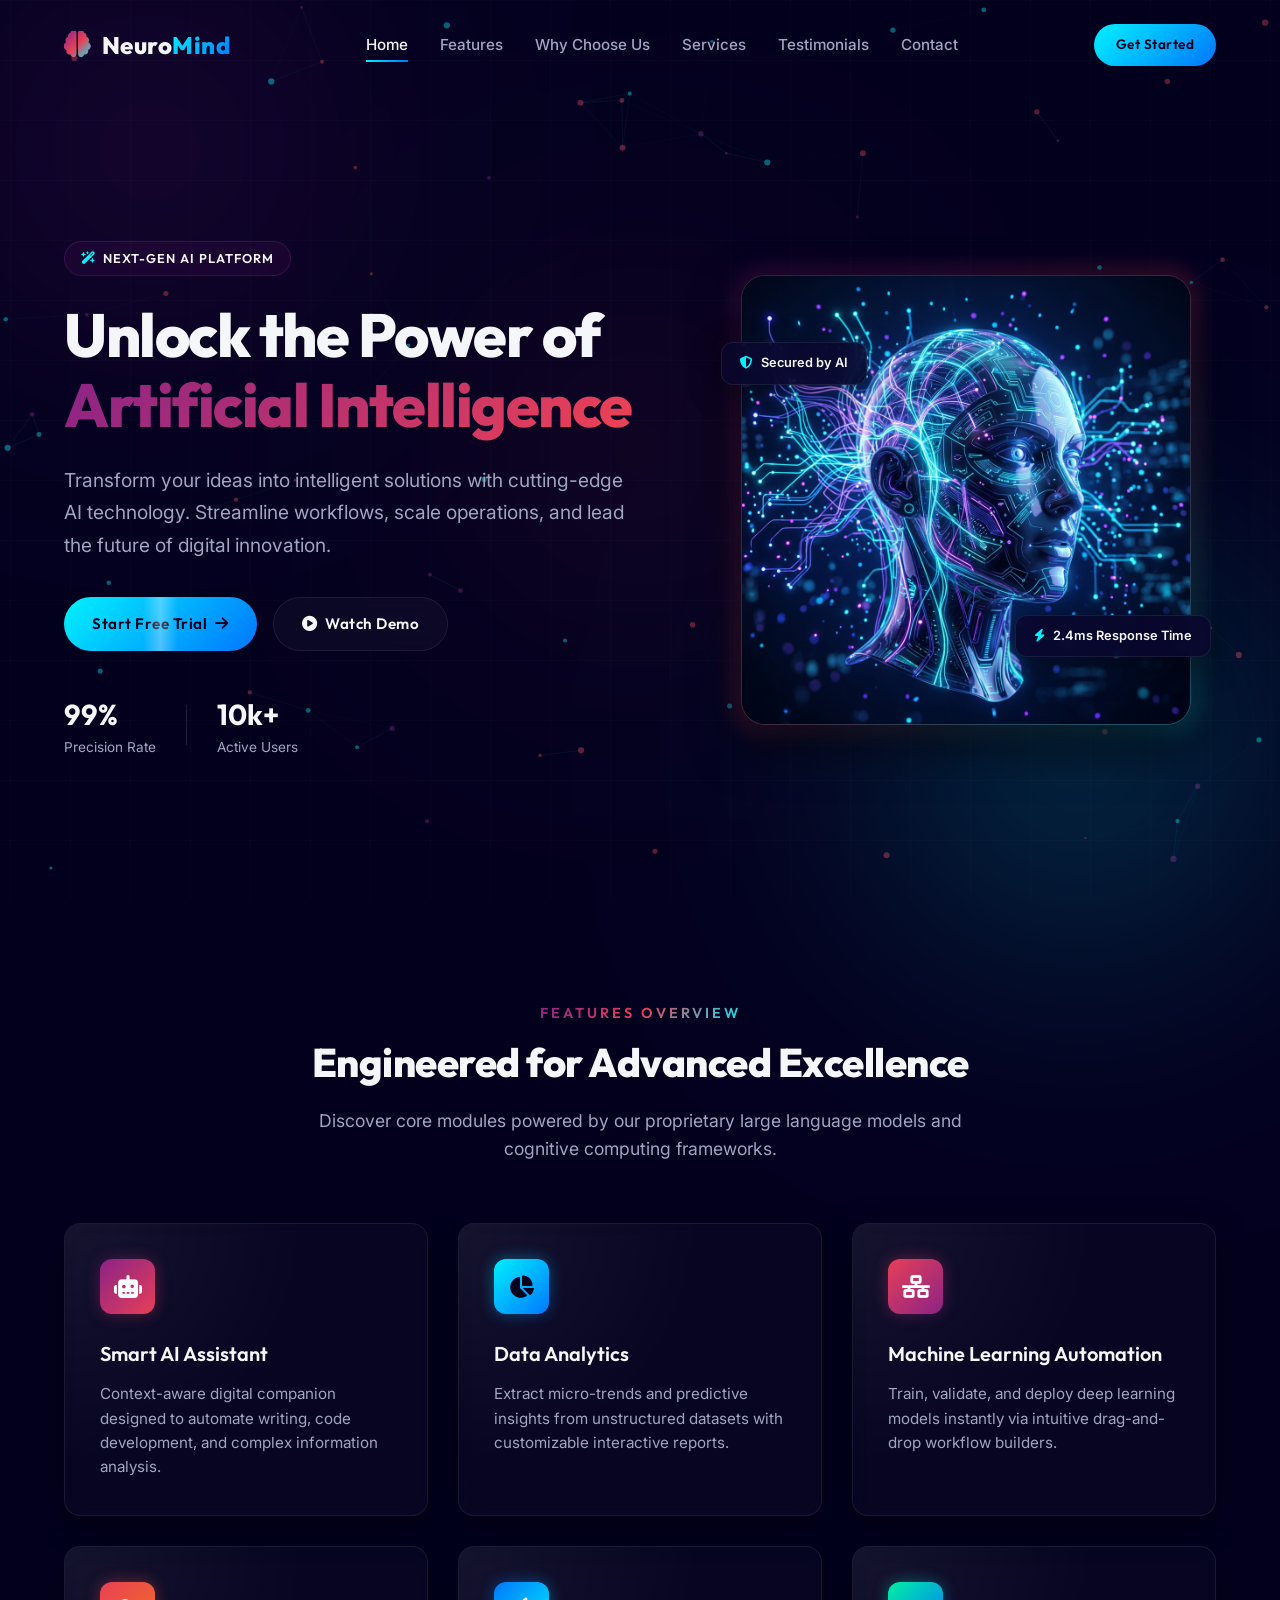
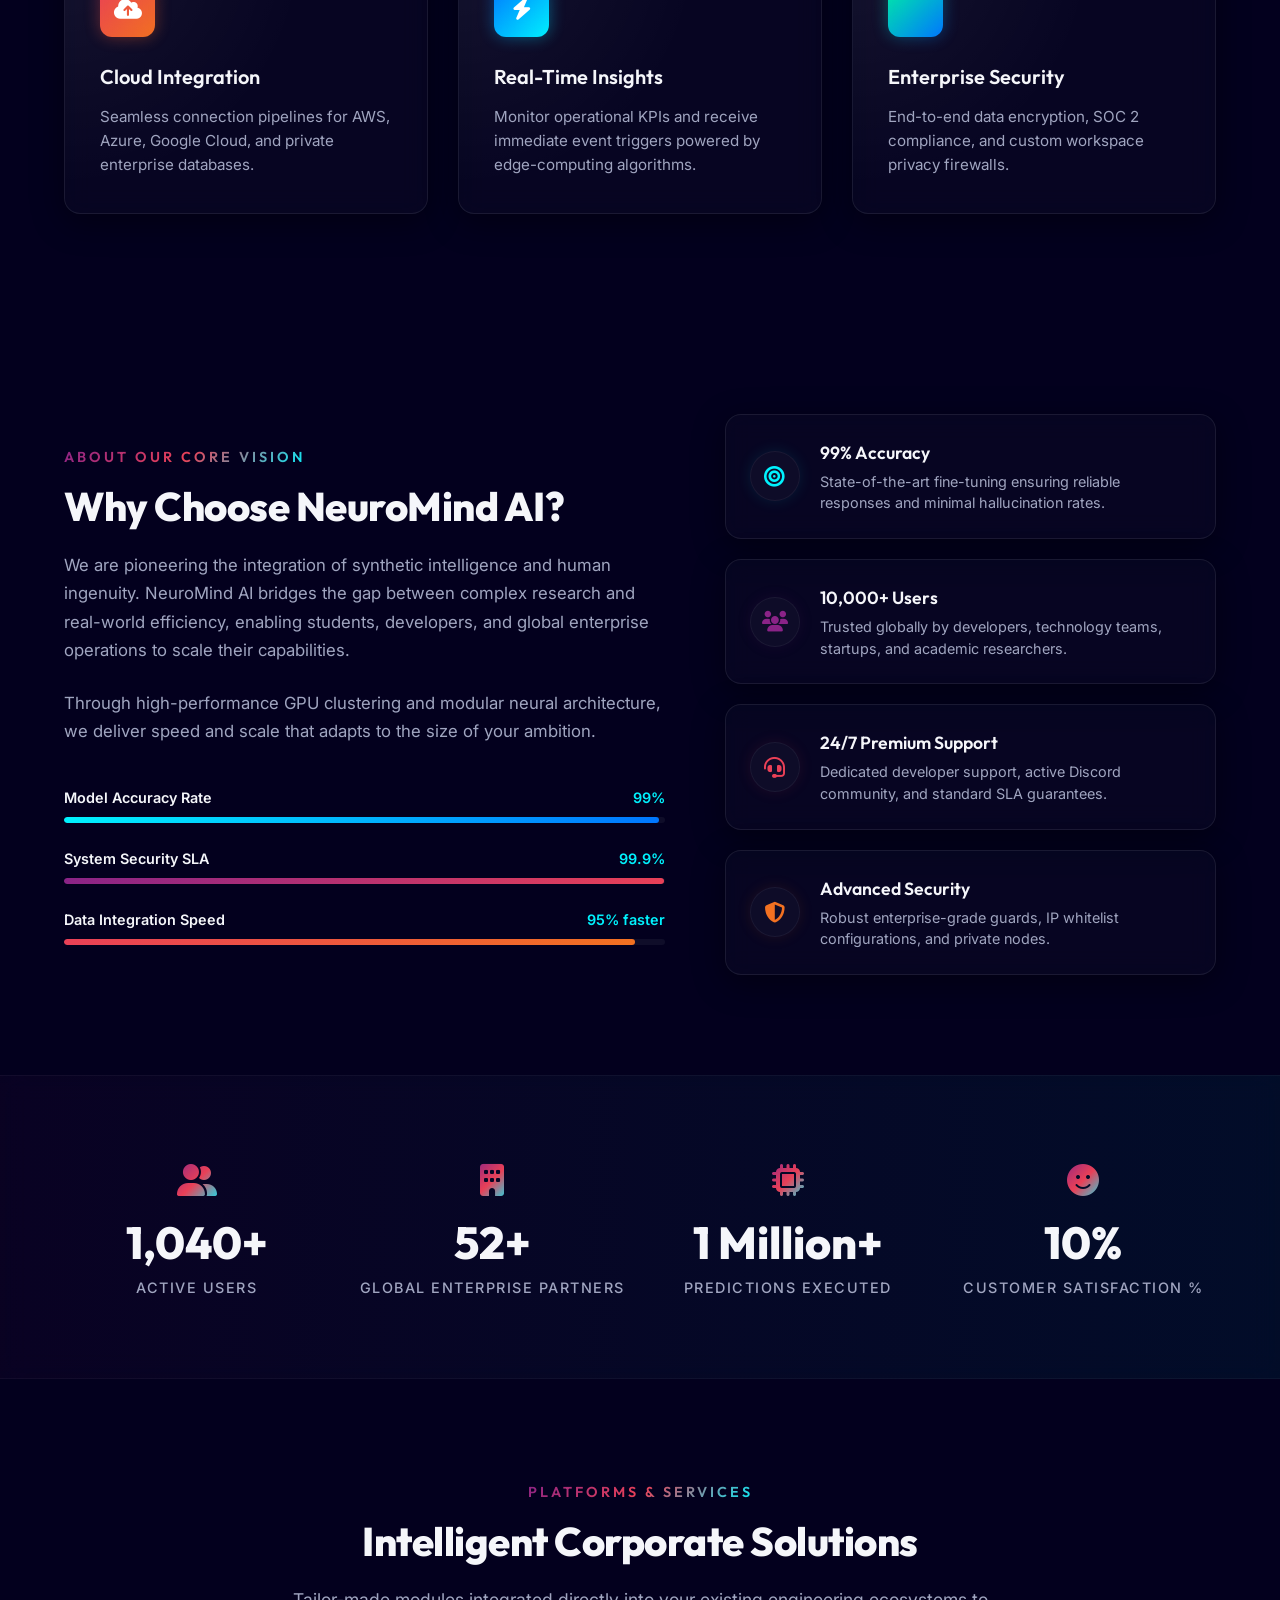
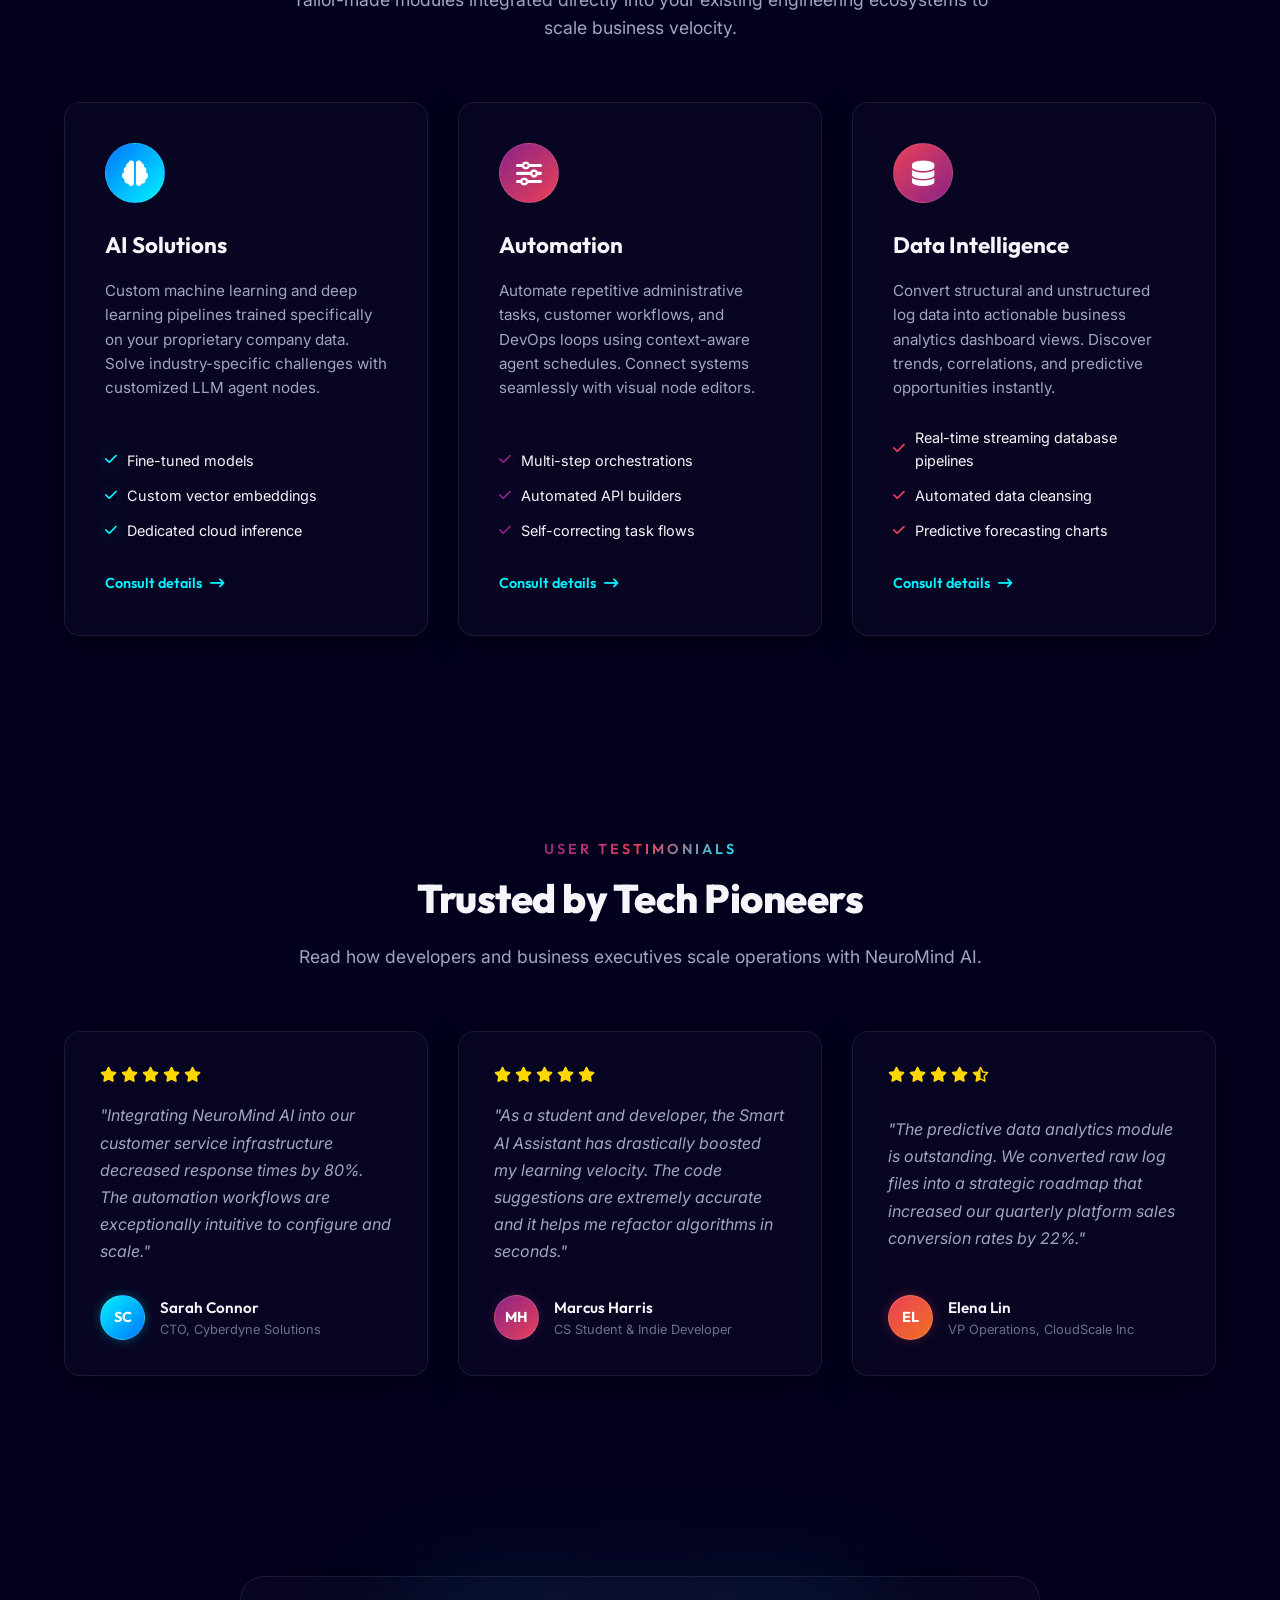
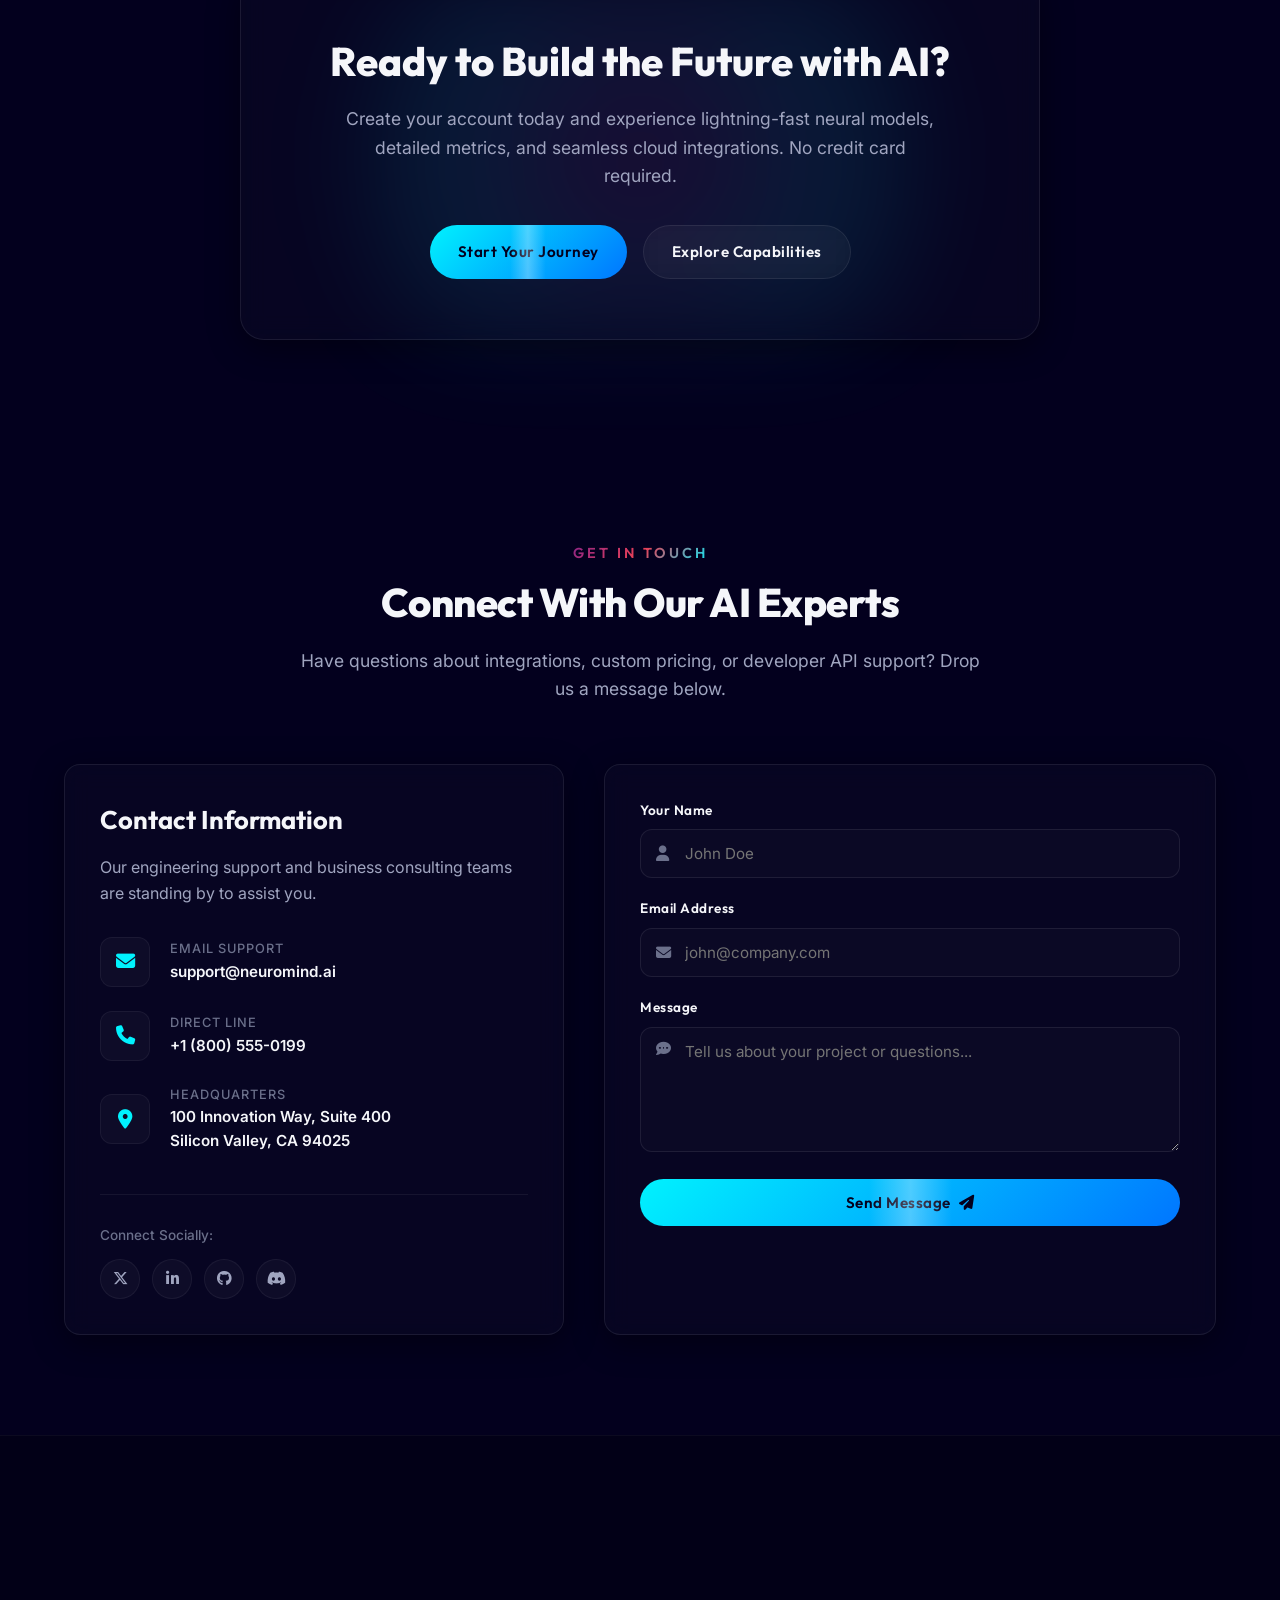
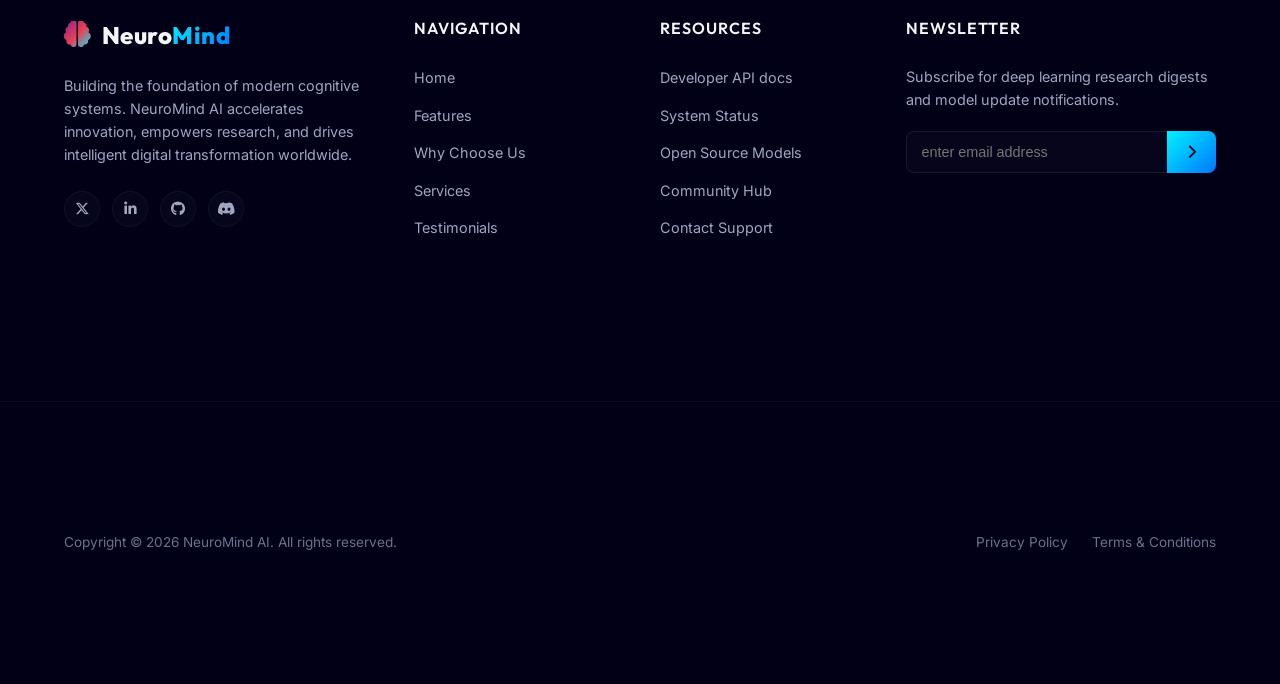
==== commit b37791a4: "index.html" ====
--- a/Codsoft internship/landing page/index.html
+++ b/Codsoft internship/landing page/index.html
@@ -26,10 +26,6 @@
   
   <!-- Combined Stylesheet -->
   <style>
-    /* 
-     * NeuroMind AI – Embedded Premium Stylesheet
-     * Theme: Dark Futuristic, Glassmorphism, Responsive CSS Grid
-     */
 
     /* ==========================================================================
        1. Theme Variables & Base Resets
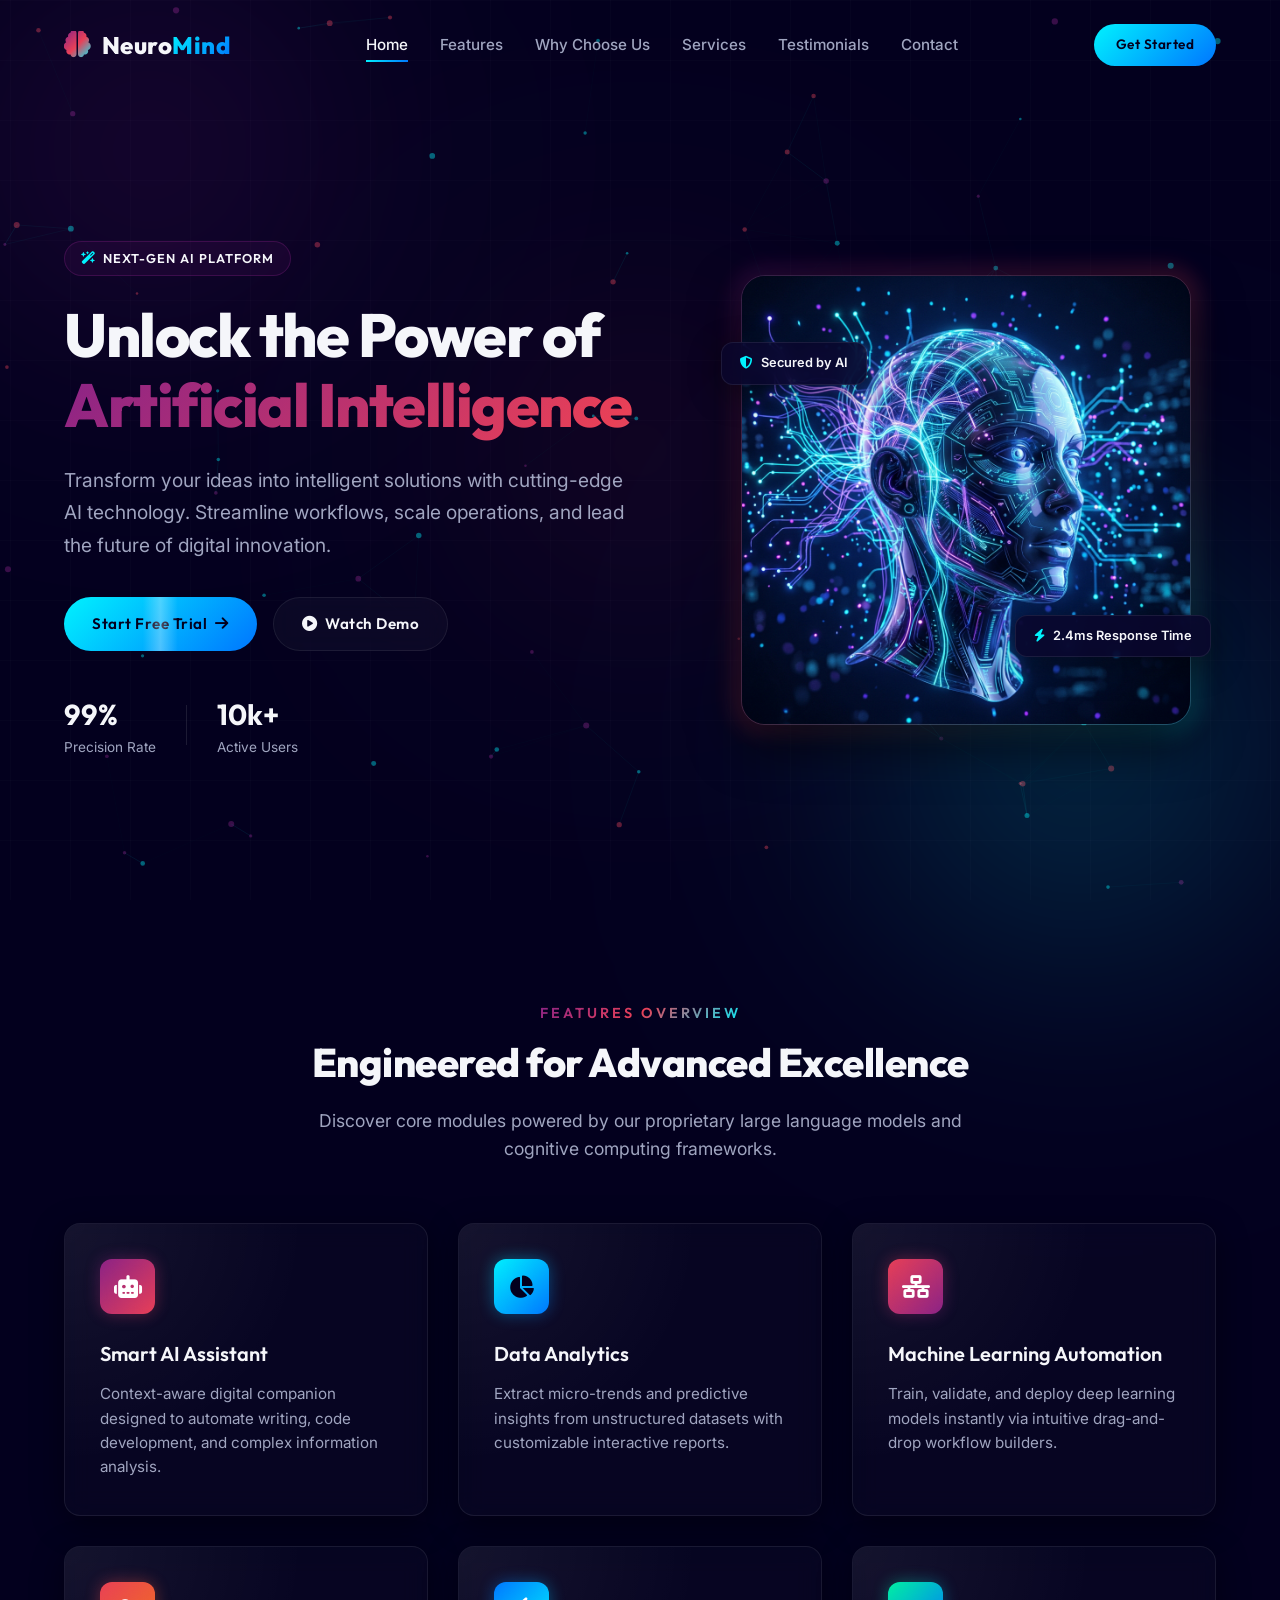
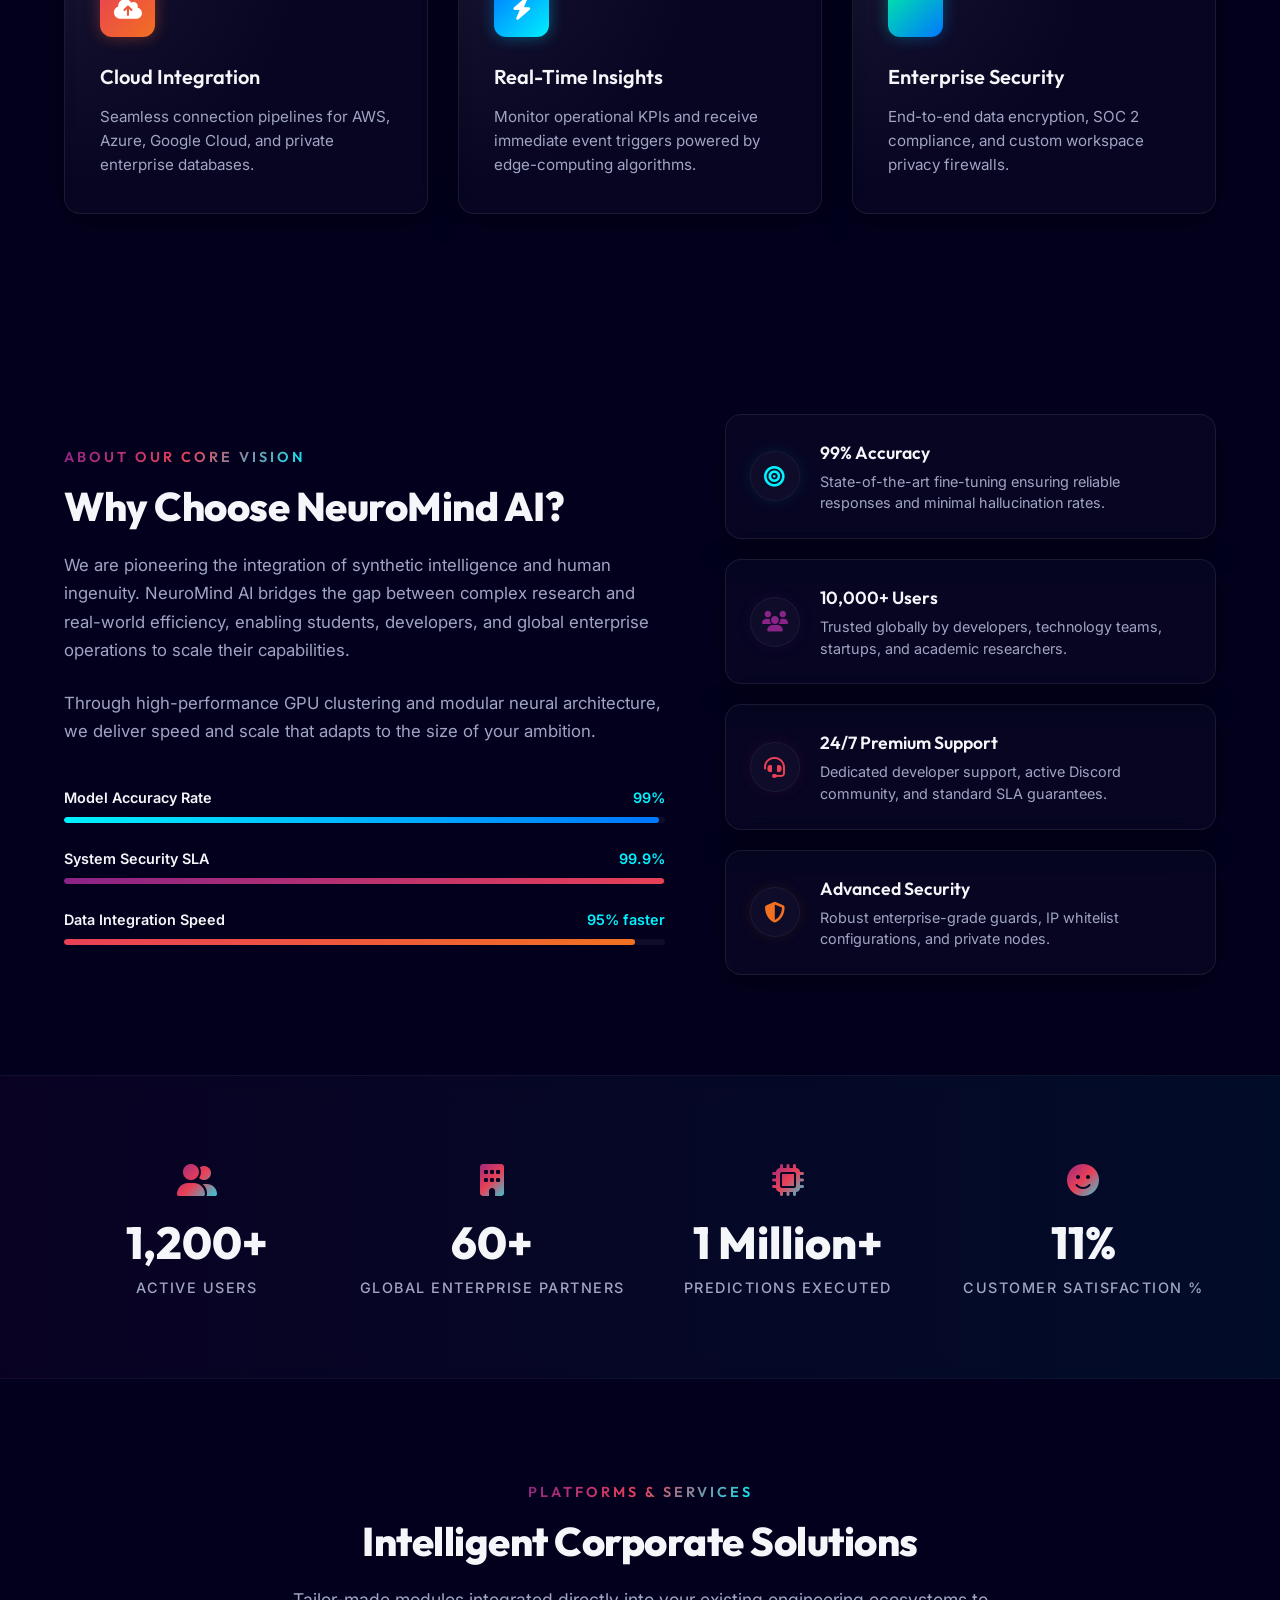
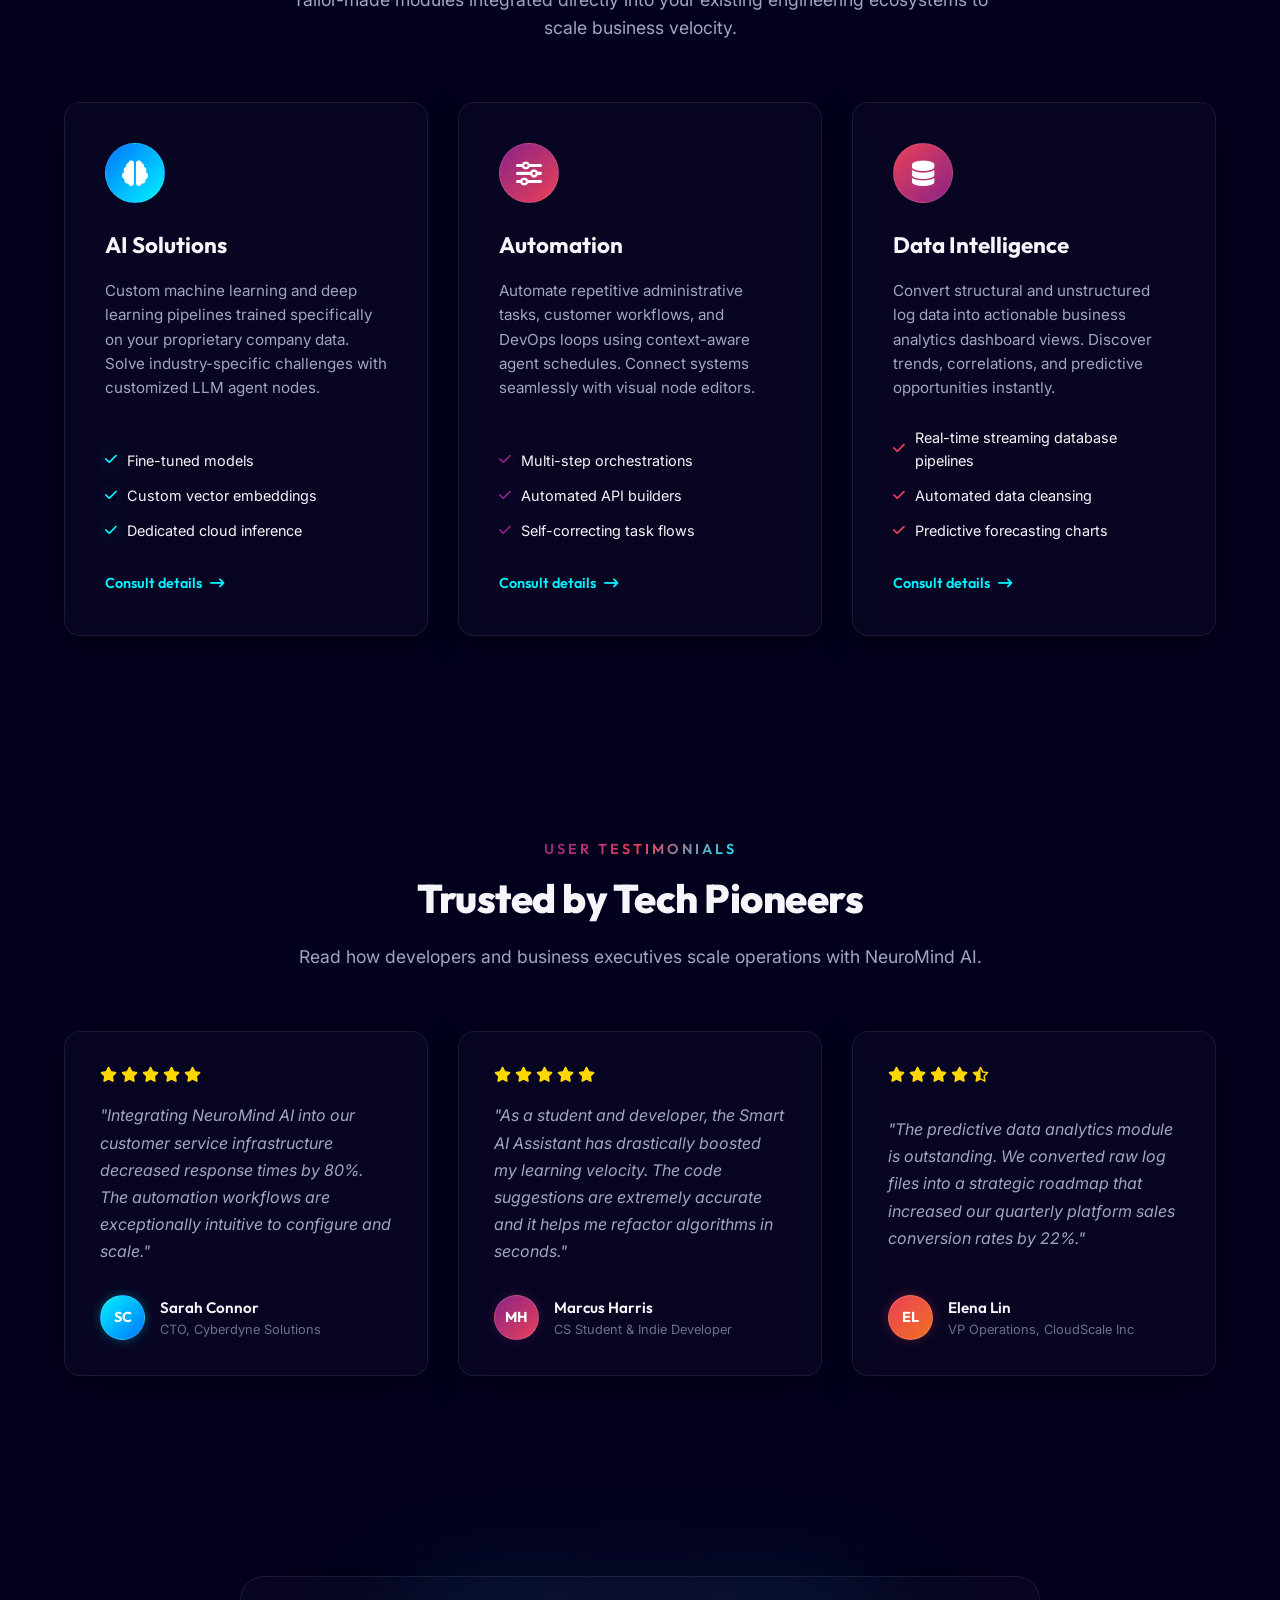
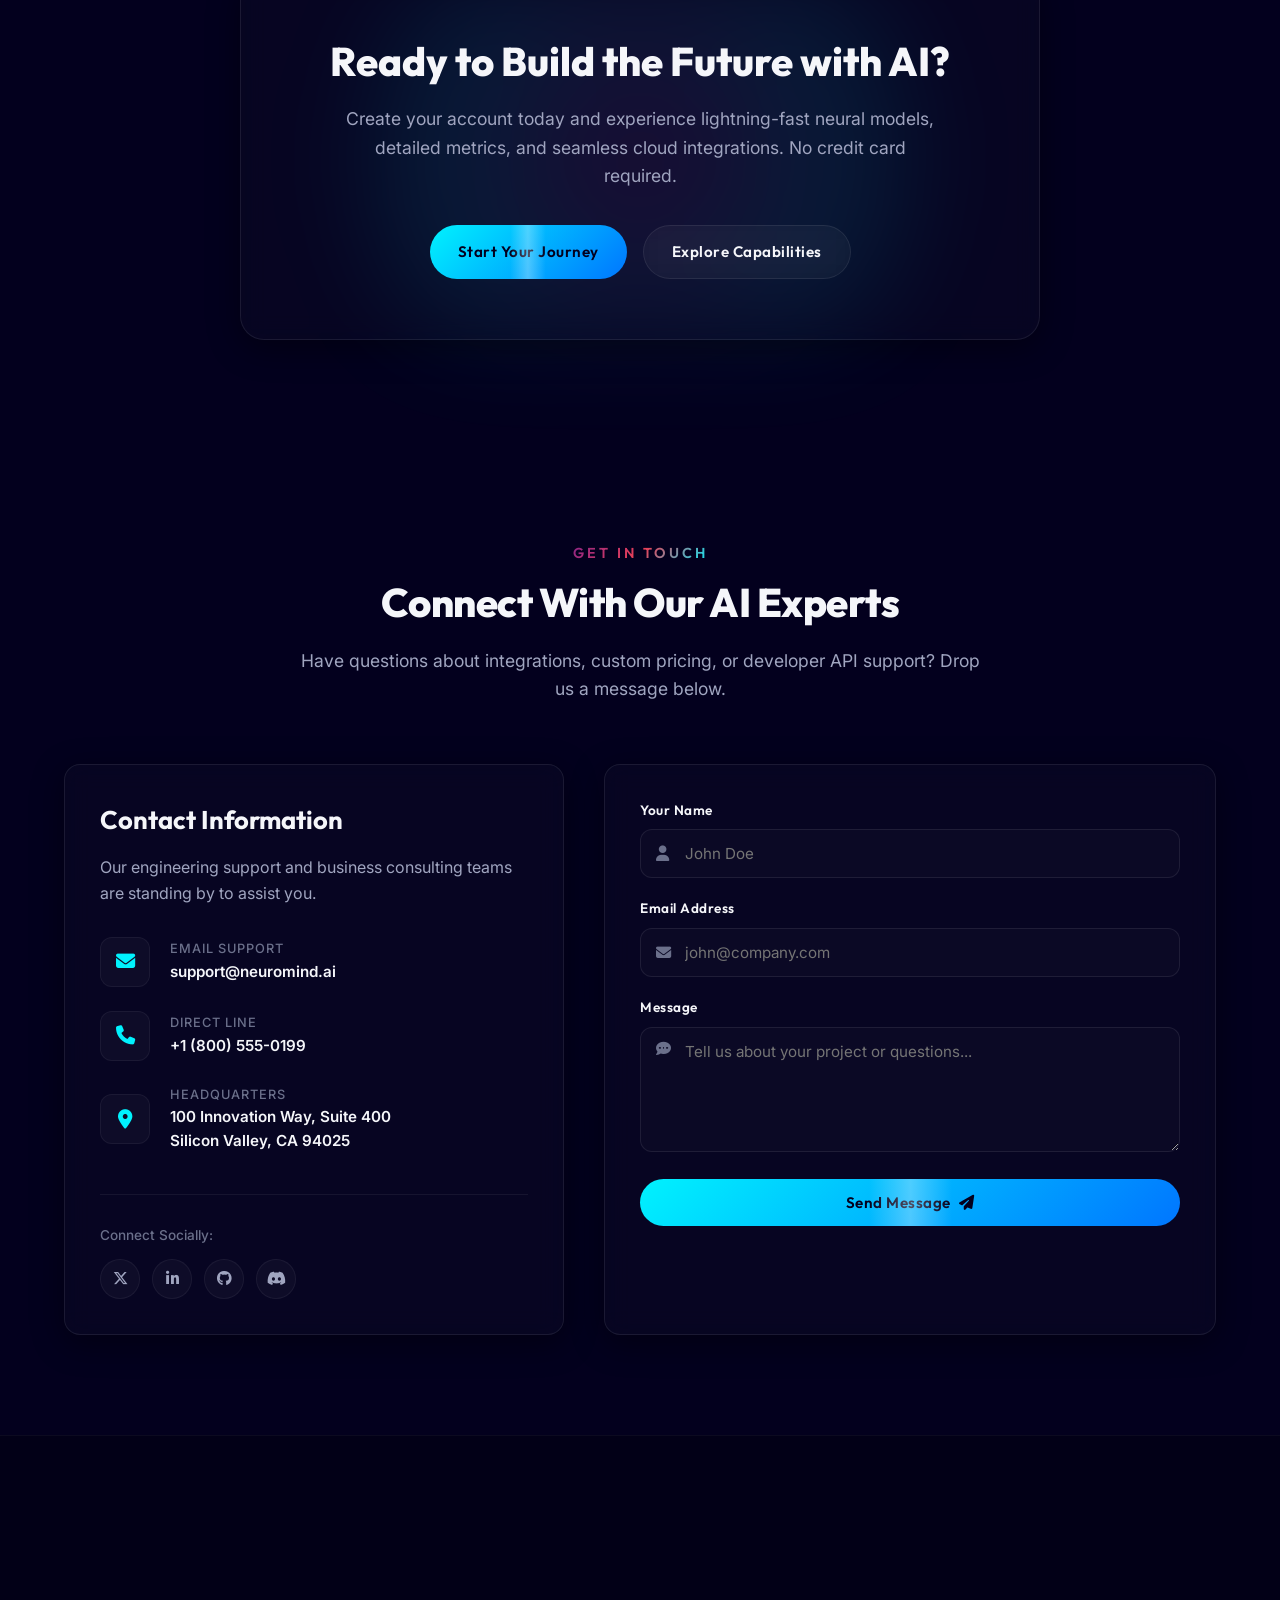
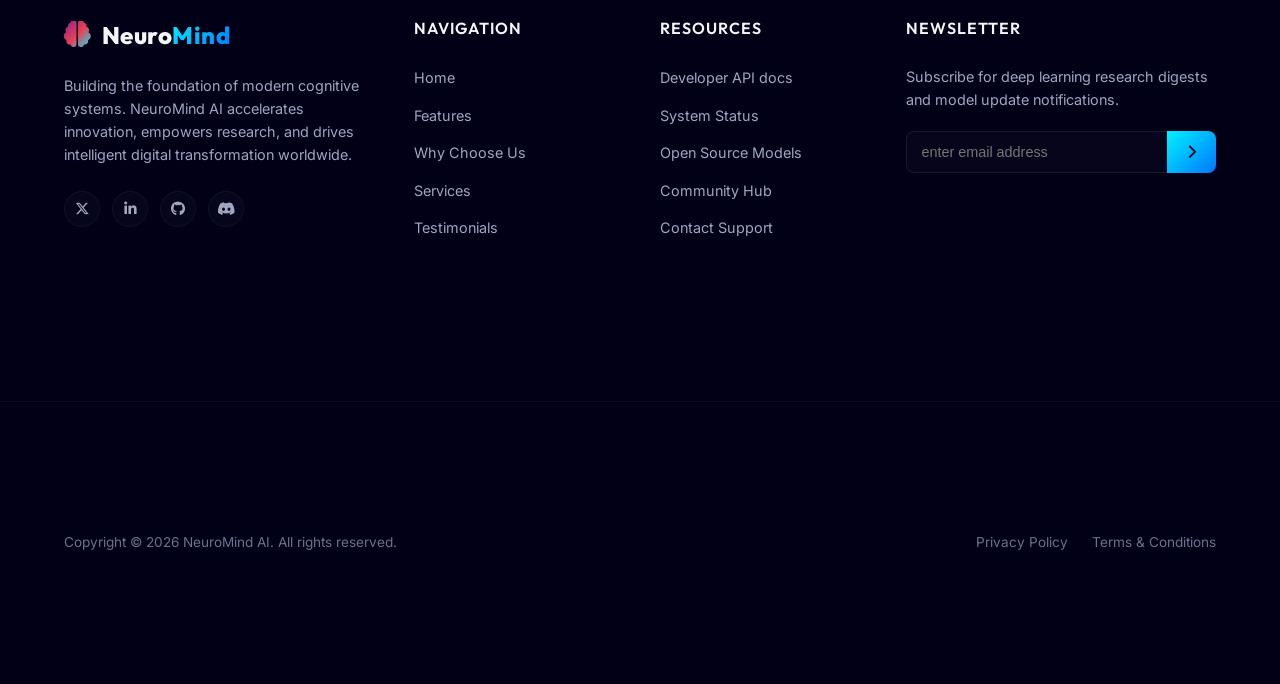
==== commit a946226c: "index.html" ====
--- a/Codsoft internship/landing page/index.html
+++ b/Codsoft internship/landing page/index.html
@@ -5,33 +5,25 @@
   <meta name="viewport" content="width=device-width, initial-scale=1.0">
   <title>NeuroMind AI – The Future of Intelligent Innovation</title>
   
-  <!-- SEO Meta Tags -->
   <meta name="description" content="Unlock the power of artificial intelligence with NeuroMind AI. Empowering developers, students, and businesses with advanced neural networks, real-time analytics, and machine learning solutions.">
   <meta name="keywords" content="AI platform, artificial intelligence, machine learning, automation, data intelligence, neural networks, predictive analytics">
   <meta name="author" content="NeuroMind AI">
   
-  <!-- Open Graph / Facebook -->
   <meta property="og:type" content="website">
   <meta property="og:title" content="NeuroMind AI – The Future of Intelligent Innovation">
   <meta property="og:description" content="Unlock the power of artificial intelligence with NeuroMind AI. Elevate productivity, learning, and decision-making.">
   <meta property="og:image" content="assets/hero.png">
   
-  <!-- Google Fonts: Outfit & Inter -->
   <link rel="preconnect" href="https://fonts.googleapis.com">
   <link rel="preconnect" href="https://fonts.gstatic.com" crossorigin>
   <link href="https://fonts.googleapis.com/css2?family=Inter:wght@300;400;500;600&family=Outfit:wght@300;400;600;700;800&display=swap" rel="stylesheet">
   
-  <!-- FontAwesome Icons -->
   <link rel="stylesheet" href="https://cdnjs.cloudflare.com/ajax/libs/font-awesome/6.4.0/css/all.min.css">
   
-  <!-- Combined Stylesheet -->
   <style>
 
-    /* ==========================================================================
-       1. Theme Variables & Base Resets
-       ========================================================================== */
+ 
     :root {
-      /* Colors */
       --bg-primary: #03001e;
       --bg-secondary: #0a062c;
       --bg-surface: rgba(10, 6, 44, 0.6);
@@ -52,18 +44,15 @@
       --text-secondary: #a0a5c0;
       --text-muted: #6b708b;
 
-      /* Glassmorphism Settings */
       --glass-bg: rgba(255, 255, 255, 0.02);
       --glass-border: rgba(255, 255, 255, 0.08);
       --glass-border-hover: rgba(255, 255, 255, 0.2);
       --glass-shadow: 0 8px 32px 0 rgba(0, 0, 0, 0.4);
       --backdrop-blur: blur(12px);
 
-      /* Fonts */
       --font-family-headings: 'Outfit', sans-serif;
       --font-family-body: 'Inter', sans-serif;
 
-      /* Grid/Layout */
       --max-width: 1240px;
       --transition-fast: 0.25s cubic-bezier(0.4, 0, 0.2, 1);
       --transition-medium: 0.4s cubic-bezier(0.4, 0, 0.2, 1);
@@ -92,7 +81,6 @@
       overflow-x: hidden;
     }
 
-    /* Custom Scrollbar */
     ::-webkit-scrollbar {
       width: 10px;
     }
@@ -108,9 +96,6 @@
       background: rgba(138, 35, 135, 0.6);
     }
 
-    /* ==========================================================================
-       2. Background Elements (Canvas & Orbs)
-       ========================================================================== */
     #particle-canvas {
       position: fixed;
       top: 0;
@@ -164,9 +149,7 @@
       100% { transform: translate(50px, 30px) scale(1.1); }
     }
 
-    /* ==========================================================================
-       3. Preloader Screen
-       ========================================================================== */
+   
     .preloader {
       position: fixed;
       top: 0;
@@ -233,10 +216,7 @@
       0%, 100% { opacity: 0.6; }
       50% { opacity: 1; }
     }
-
-    /* ==========================================================================
-       4. Global Typography & Buttons
-       ========================================================================== */
+    
     h1, h2, h3, h4 {
       font-family: var(--font-family-headings);
       font-weight: 700;
@@ -308,7 +288,6 @@
       100% { background-position: 0% 50%; }
     }
 
-    /* Buttons */
     .btn {
       display: inline-flex;
       align-items: center;
@@ -382,7 +361,6 @@
       width: 100%;
     }
 
-    /* Glassmorphism Cards */
     .glass-card {
       background: var(--glass-bg);
       backdrop-filter: var(--backdrop-blur);
@@ -413,9 +391,7 @@
       pointer-events: none;
     }
 
-    /* ==========================================================================
-       5. Header / Navigation
-       ========================================================================== */
+  
     .main-header {
       position: fixed;
       top: 0;
@@ -543,9 +519,7 @@
       transform: translateY(-8px) rotate(-45deg);
     }
 
-    /* ==========================================================================
-       6. Hero Section
-       ========================================================================== */
+
     .hero-section {
       min-height: 100vh;
       display: flex;
@@ -729,9 +703,7 @@
       animation: float 5s infinite ease-in-out alternate-reverse;
     }
 
-    /* ==========================================================================
-       7. Features Grid Section
-       ========================================================================== */
+  
     .features-grid {
       display: grid;
       grid-template-columns: repeat(3, 1fr);
@@ -799,9 +771,7 @@
       transition: transform 0.3s cubic-bezier(0.175, 0.885, 0.32, 1.275);
     }
 
-    /* ==========================================================================
-       8. About & Perks Section
-       ========================================================================== */
+
     .about-grid {
       display: grid;
       grid-template-columns: 1.1fr 0.9fr;
@@ -907,9 +877,7 @@
       color: var(--text-secondary);
     }
 
-    /* ==========================================================================
-       9. Statistics Section (Counters)
-       ========================================================================== */
+  
     .stats-section {
       position: relative;
       padding: 40px 0;
@@ -969,9 +937,6 @@
       letter-spacing: 1.5px;
     }
 
-    /* ==========================================================================
-       10. Services Section
-       ========================================================================== */
     .services-grid {
       display: grid;
       grid-template-columns: repeat(3, 1fr);
@@ -1053,9 +1018,6 @@
       transform: translateX(5px);
     }
 
-    /* ==========================================================================
-       11. Testimonials Section
-       ========================================================================== */
     .testimonials-grid {
       display: grid;
       grid-template-columns: repeat(3, 1fr);
@@ -1139,9 +1101,6 @@
       color: var(--text-muted);
     }
 
-    /* ==========================================================================
-       12. Call To Action Section
-       ========================================================================== */
     .cta-section {
       position: relative;
       padding: 100px 0;
@@ -1195,9 +1154,7 @@
       gap: 16px;
     }
 
-    /* ==========================================================================
-       13. Contact Form Section
-       ========================================================================== */
+  
     .contact-grid {
       display: grid;
       grid-template-columns: 0.9fr 1.1fr;
@@ -1393,9 +1350,7 @@
       display: block;
     }
 
-    /* ==========================================================================
-       14. Footer Section
-       ========================================================================== */
+   
     .footer-section {
       background: #020017;
       border-top: 1px solid rgba(255, 255, 255, 0.04);
@@ -1550,9 +1505,7 @@
       color: var(--accent-cyan);
     }
 
-    /* ==========================================================================
-       15. Interaction Styles (Toasts, Back to Top, Reveal Effects)
-       ========================================================================== */
+  
     .back-to-top {
       position: fixed;
       bottom: 30px;
@@ -1662,9 +1615,7 @@
     [data-delay="300"] { transition-delay: 0.3s; }
     [data-delay="400"] { transition-delay: 0.4s; }
 
-    /* ==========================================================================
-       16. Responsive Media Breakpoints
-       ========================================================================== */
+
     @media screen and (max-width: 1024px) {
       html {
         font-size: 15px;
@@ -1839,7 +1790,6 @@
 </head>
 <body>
 
-  <!-- Preloader Screen -->
   <div id="preloader" class="preloader">
     <div class="loader-container">
       <div class="loader-logo">Neuro<span>Mind</span></div>
@@ -1848,15 +1798,12 @@
     </div>
   </div>
 
-  <!-- Particle & Neural Network Canvas Background -->
   <canvas id="particle-canvas"></canvas>
 
-  <!-- Background Decorative Glowing Lights -->
   <div class="glow-orb glow-orb-1"></div>
   <div class="glow-orb glow-orb-2"></div>
   <div class="glow-orb glow-orb-3"></div>
 
-  <!-- Header Section -->
   <header class="main-header" id="header">
     <div class="header-container">
       <a href="#home" class="logo" id="logo-link">
@@ -1864,7 +1811,6 @@
         <span>Neuro<span class="logo-accent">Mind</span></span>
       </a>
 
-      <!-- Desktop & Mobile Navbar Navigation Links -->
       <nav class="navbar" id="navbar">
         <ul class="nav-menu">
           <li class="nav-item"><a href="#home" class="nav-link active">Home</a></li>
@@ -1877,7 +1823,6 @@
         <a href="#contact" class="btn btn-primary nav-cta-mobile">Get Started</a>
       </nav>
 
-      <!-- CTA Button for Desktop -->
       <div class="header-actions">
         <a href="#contact" class="btn btn-primary nav-cta">Get Started</a>
         <button class="hamburger-menu" id="hamburger-btn" aria-label="Toggle Navigation Menu">
@@ -1890,7 +1835,6 @@
   </header>
 
   <main>
-    <!-- Hero Section -->
     <section id="home" class="hero-section">
       <div class="section-container hero-container">
         <div class="hero-content reveal-left">
@@ -1936,7 +1880,6 @@
       </div>
     </section>
 
-    <!-- Features Section -->
     <section id="features" class="features-section">
       <div class="section-container">
         <div class="section-header reveal-up">
@@ -1948,7 +1891,6 @@
         </div>
         
         <div class="features-grid">
-          <!-- Feature Card 1 -->
           <div class="feature-card glass-card reveal-up">
             <div class="card-glow"></div>
             <div class="card-icon-container bg-gradient-purple">
@@ -1960,7 +1902,6 @@
             </p>
           </div>
 
-          <!-- Feature Card 2 -->
           <div class="feature-card glass-card reveal-up">
             <div class="card-glow"></div>
             <div class="card-icon-container bg-gradient-cyan">
@@ -1972,7 +1913,6 @@
             </p>
           </div>
 
-          <!-- Feature Card 3 -->
           <div class="feature-card glass-card reveal-up">
             <div class="card-glow"></div>
             <div class="card-icon-container bg-gradient-pink">
@@ -1984,7 +1924,6 @@
             </p>
           </div>
 
-          <!-- Feature Card 4 -->
           <div class="feature-card glass-card reveal-up">
             <div class="card-glow"></div>
             <div class="card-icon-container bg-gradient-orange">
@@ -1996,7 +1935,6 @@
             </p>
           </div>
 
-          <!-- Feature Card 5 -->
           <div class="feature-card glass-card reveal-up">
             <div class="card-glow"></div>
             <div class="card-icon-container bg-gradient-blue">
@@ -2008,7 +1946,6 @@
             </p>
           </div>
 
-          <!-- Feature Card 6 -->
           <div class="feature-card glass-card reveal-up">
             <div class="card-glow"></div>
             <div class="card-icon-container bg-gradient-green">
@@ -2023,7 +1960,6 @@
       </div>
     </section>
 
-    <!-- About Section -->
     <section id="about" class="about-section">
       <div class="section-container about-grid">
         <div class="about-content reveal-left">
@@ -2036,7 +1972,6 @@
             Through high-performance GPU clustering and modular neural architecture, we deliver speed and scale that adapts to the size of your ambition.
           </p>
 
-          <!-- Core stats/progress bars -->
           <div class="about-progress-group">
             <div class="progress-item">
               <div class="progress-info">
@@ -2082,7 +2017,6 @@
             </div>
           </div>
 
-          <!-- Perk 2 -->
           <div class="perk-card glass-card">
             <div class="perk-icon-wrapper text-purple">
               <i class="fa-solid fa-users"></i>
@@ -2093,7 +2027,6 @@
             </div>
           </div>
 
-          <!-- Perk 3 -->
           <div class="perk-card glass-card">
             <div class="perk-icon-wrapper text-pink">
               <i class="fa-solid fa-headset"></i>
@@ -2104,7 +2037,6 @@
             </div>
           </div>
 
-          <!-- Perk 4 -->
           <div class="perk-card glass-card">
             <div class="perk-icon-wrapper text-orange">
               <i class="fa-solid fa-shield-halved"></i>
@@ -2118,32 +2050,27 @@
       </div>
     </section>
 
-    <!-- Statistics Section -->
     <section class="stats-section" id="stats">
       <div class="stats-bg-gradient"></div>
       <div class="section-container stats-grid">
-        <!-- Stat Item 1 -->
         <div class="stat-item reveal-up">
           <div class="stat-icon"><i class="fa-solid fa-user-group"></i></div>
           <div class="stat-number" data-target="10000">0</div>
           <div class="stat-label">Active Users</div>
         </div>
 
-        <!-- Stat Item 2 -->
         <div class="stat-item reveal-up" data-delay="100">
           <div class="stat-icon"><i class="fa-solid fa-building"></i></div>
           <div class="stat-number" data-target="500">0</div>
           <div class="stat-label">Global Enterprise Partners</div>
         </div>
 
-        <!-- Stat Item 3 -->
         <div class="stat-item reveal-up" data-delay="200">
           <div class="stat-icon"><i class="fa-solid fa-microchip"></i></div>
           <div class="stat-number" data-target="1000000">0</div>
           <div class="stat-label">Predictions Executed</div>
         </div>
 
-        <!-- Stat Item 4 -->
         <div class="stat-item reveal-up" data-delay="300">
           <div class="stat-icon"><i class="fa-solid fa-face-smile"></i></div>
           <div class="stat-number" data-target="99">0</div>
@@ -2152,7 +2079,6 @@
       </div>
     </section>
 
-    <!-- Services Section -->
     <section id="services" class="services-section">
       <div class="section-container">
         <div class="section-header reveal-up">
@@ -2164,7 +2090,6 @@
         </div>
 
         <div class="services-grid">
-          <!-- Service Card 1 -->
           <div class="service-card glass-card reveal-up">
             <div class="service-icon-bg bg-gradient-blue">
               <i class="fa-solid fa-brain"></i>
@@ -2179,7 +2104,6 @@
             <a href="#contact" class="service-link">Consult details <i class="fa-solid fa-arrow-right-long"></i></a>
           </div>
 
-          <!-- Service Card 2 -->
           <div class="service-card glass-card reveal-up" data-delay="100">
             <div class="service-icon-bg bg-gradient-purple">
               <i class="fa-solid fa-sliders"></i>
@@ -2194,7 +2118,6 @@
             <a href="#contact" class="service-link">Consult details <i class="fa-solid fa-arrow-right-long"></i></a>
           </div>
 
-          <!-- Service Card 3 -->
           <div class="service-card glass-card reveal-up" data-delay="200">
             <div class="service-icon-bg bg-gradient-pink">
               <i class="fa-solid fa-database"></i>
@@ -2212,7 +2135,6 @@
       </div>
     </section>
 
-    <!-- Testimonials Section -->
     <section id="testimonials" class="testimonials-section">
       <div class="section-container">
         <div class="section-header reveal-up">
@@ -2224,7 +2146,6 @@
         </div>
 
         <div class="testimonials-grid">
-          <!-- Testimonial 1 -->
           <div class="testimonial-card glass-card reveal-up">
             <div class="rating">
               <i class="fa-solid fa-star"></i>
@@ -2247,7 +2168,6 @@
             </div>
           </div>
 
-          <!-- Testimonial 2 -->
           <div class="testimonial-card glass-card reveal-up" data-delay="100">
             <div class="rating">
               <i class="fa-solid fa-star"></i>
@@ -2270,7 +2190,6 @@
             </div>
           </div>
 
-          <!-- Testimonial 3 -->
           <div class="testimonial-card glass-card reveal-up" data-delay="200">
             <div class="rating">
               <i class="fa-solid fa-star"></i>
@@ -2296,7 +2215,6 @@
       </div>
     </section>
 
-    <!-- Call To Action Section -->
     <section class="cta-section">
       <div class="cta-glow-bg"></div>
       <div class="section-container cta-container reveal-up">
@@ -2311,7 +2229,6 @@
       </div>
     </section>
 
-    <!-- Contact Section -->
     <section id="contact" class="contact-section">
       <div class="section-container">
         <div class="section-header reveal-up">
@@ -2323,7 +2240,6 @@
         </div>
 
         <div class="contact-grid">
-          <!-- Contact Info Panel -->
           <div class="contact-info-panel glass-card reveal-left">
             <h3>Contact Information</h3>
             <p>Our engineering support and business consulting teams are standing by to assist you.</p>
@@ -2354,7 +2270,6 @@
               </div>
             </div>
 
-            <!-- Social Links inside panel -->
             <div class="contact-socials">
               <span class="socials-label">Connect Socially:</span>
               <div class="social-icons">
@@ -2366,7 +2281,6 @@
             </div>
           </div>
 
-          <!-- Contact Form Panel -->
           <div class="contact-form-panel glass-card reveal-right">
             <form id="contact-form" novalidate>
               <div class="form-row">
@@ -2412,10 +2326,8 @@
     </section>
   </main>
 
-  <!-- Footer Section -->
   <footer class="footer-section">
     <div class="section-container footer-grid">
-      <!-- Footer Info -->
       <div class="footer-info">
         <a href="#home" class="logo footer-logo">
           <i class="fa-solid fa-brain logo-icon"></i>
@@ -2432,7 +2344,6 @@
         </div>
       </div>
 
-      <!-- Quick Links -->
       <div class="footer-links">
         <h4>Navigation</h4>
         <ul>
@@ -2444,7 +2355,6 @@
         </ul>
       </div>
 
-      <!-- Resources Links -->
       <div class="footer-links">
         <h4>Resources</h4>
         <ul>
@@ -2456,7 +2366,6 @@
         </ul>
       </div>
 
-      <!-- Newsletter -->
       <div class="footer-newsletter">
         <h4>Newsletter</h4>
         <p>Subscribe for deep learning research digests and model update notifications.</p>
@@ -2467,7 +2376,6 @@
       </div>
     </div>
 
-    <!-- Footer Bottom -->
     <div class="footer-bottom">
       <div class="section-container bottom-container">
         <p class="copyright">Copyright &copy; 2026 NeuroMind AI. All rights reserved.</p>
@@ -2479,22 +2387,18 @@
     </div>
   </footer>
 
-  <!-- Back-to-Top Button -->
   <button id="back-to-top" class="back-to-top" aria-label="Scroll Back To Top">
     <i class="fa-solid fa-arrow-up"></i>
   </button>
 
-  <!-- Toast Notification Container -->
   <div id="toast-container" class="toast-container"></div>
 
-  <!-- Embedded JavaScript -->
   <script>
     document.addEventListener('DOMContentLoaded', () => {
 
-      /* ==========================================================================
-         1. Preloader Control
-         ========================================================================== */
-      const preloader = document.getElementById('preloader');
+      
+      
+    const preloader = document.getElementById('preloader');
       
       window.addEventListener('load', () => {
         setTimeout(() => {
@@ -2505,7 +2409,6 @@
         }, 800);
       });
 
-      // Fallback
       setTimeout(() => {
         if (!preloader.classList.contains('fade-out')) {
           preloader.classList.add('fade-out');
@@ -2513,9 +2416,6 @@
       }, 3000);
 
 
-      /* ==========================================================================
-         2. Interactive Neural Particle Canvas
-         ========================================================================== */
       const canvas = document.getElementById('particle-canvas');
       const ctx = canvas.getContext('2d');
 
@@ -2660,10 +2560,6 @@
         initParticles();
       });
 
-
-      /* ==========================================================================
-         3. Mobile Hamburger Navigation Menu
-         ========================================================================== */
       const hamburgerBtn = document.getElementById('hamburger-btn');
       const navbar = document.getElementById('navbar');
       const navLinks = document.querySelectorAll('.nav-link');
@@ -2687,9 +2583,6 @@
       });
 
 
-      /* ==========================================================================
-         4. Sticky Header Behavior & Active Nav Highlights
-         ========================================================================== */
       const header = document.getElementById('header');
       const sections = document.querySelectorAll('section');
 
@@ -2718,9 +2611,6 @@
       });
 
 
-      /* ==========================================================================
-         5. Scroll Reveal Intersection Observer
-         ========================================================================== */
       const revealElements = document.querySelectorAll('.reveal-up, .reveal-left, .reveal-right');
       
       const revealObserver = new IntersectionObserver((entries, observer) => {
@@ -2740,9 +2630,6 @@
       });
 
 
-      /* ==========================================================================
-         6. Visual Metric Counter Animations
-         ========================================================================== */
       const statNumbers = document.querySelectorAll('.stat-number');
       const statsSection = document.getElementById('stats');
 
@@ -2795,10 +2682,6 @@
         statsObserver.observe(statsSection);
       }
 
-
-      /* ==========================================================================
-         7. Hover Card Mouse Glow Position Tracker
-         ========================================================================== */
       const glassCards = document.querySelectorAll('.glass-card');
 
       glassCards.forEach(card => {
@@ -2813,9 +2696,6 @@
       });
 
 
-      /* ==========================================================================
-         8. Contact Form & Newsletter Validation with Custom Toasts
-         ========================================================================== */
       const contactForm = document.getElementById('contact-form');
       const toastContainer = document.getElementById('toast-container');
       const newsletterForm = document.getElementById('newsletter-form');
@@ -2921,9 +2801,6 @@
       }
 
 
-      /* ==========================================================================
-         9. Scroll to Top Behavior
-         ========================================================================== */
       const backToTopBtn = document.getElementById('back-to-top');
 
       window.addEventListener('scroll', () => {
